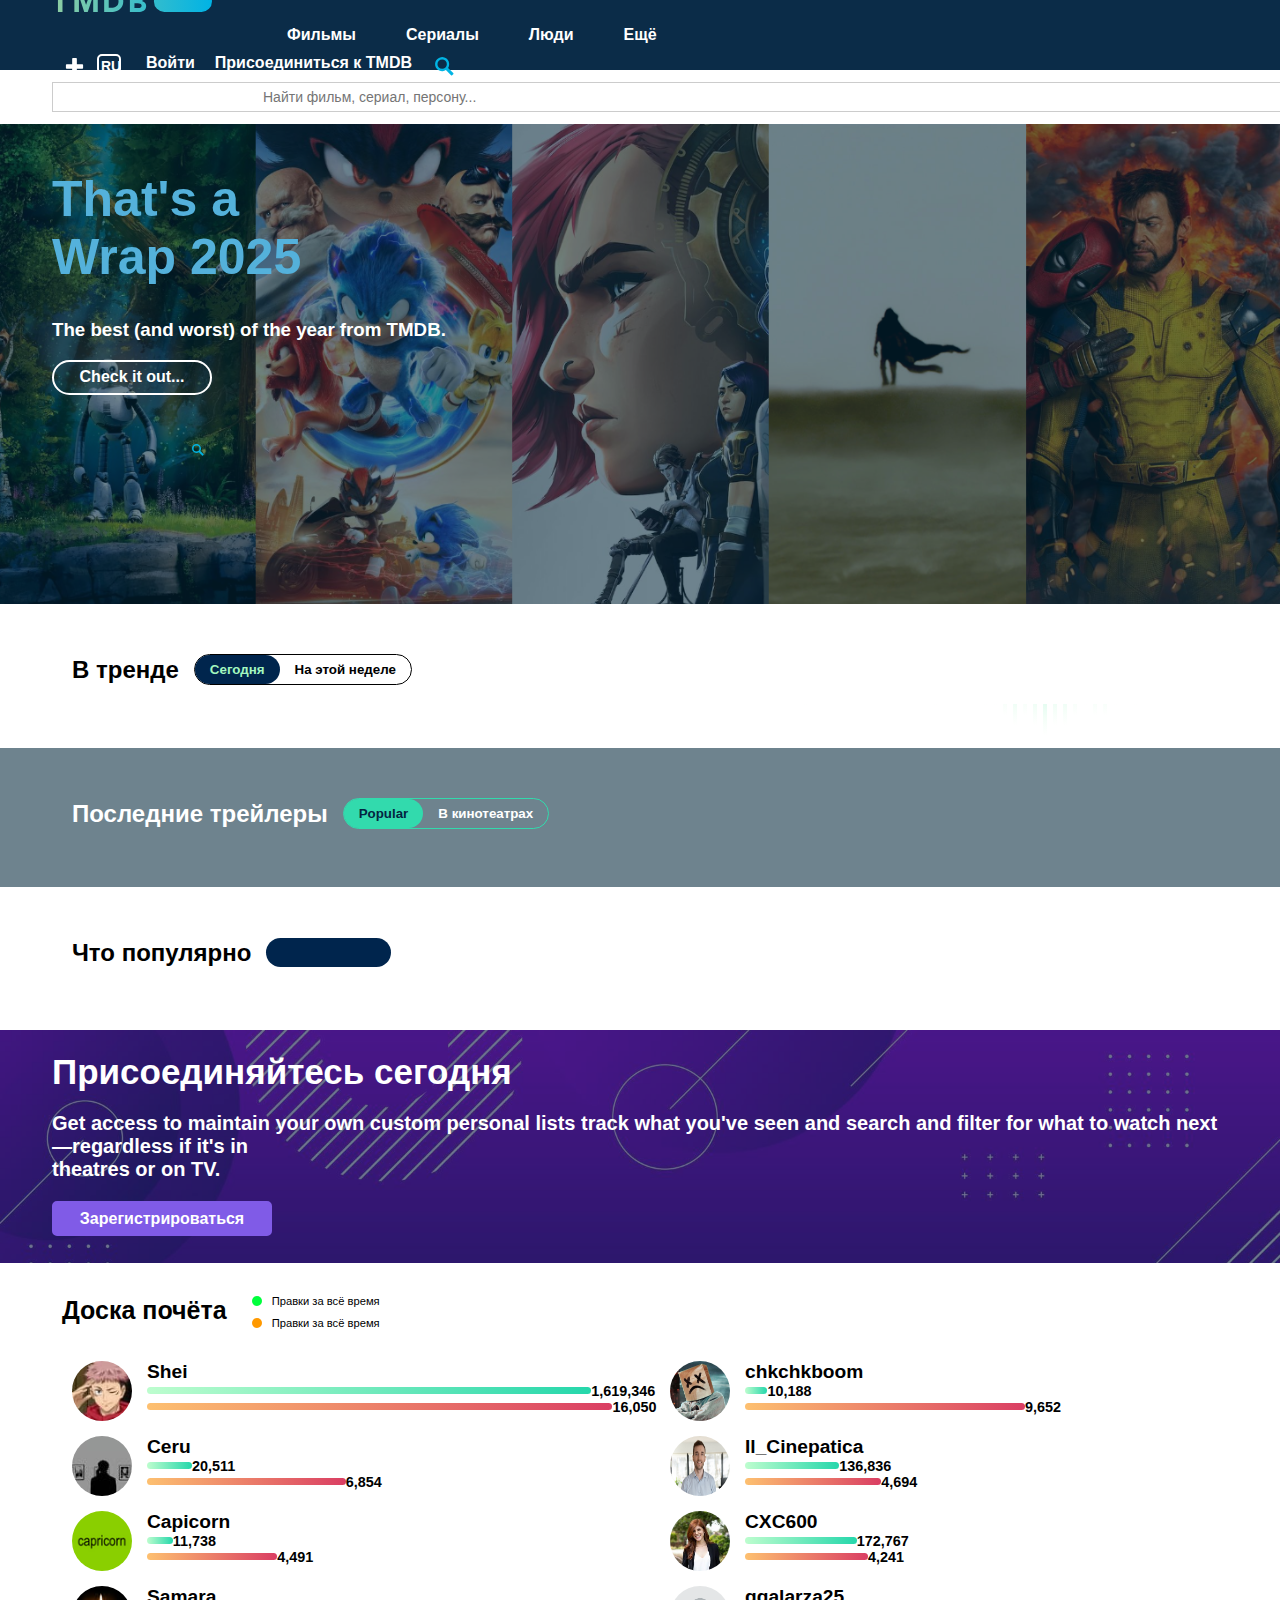
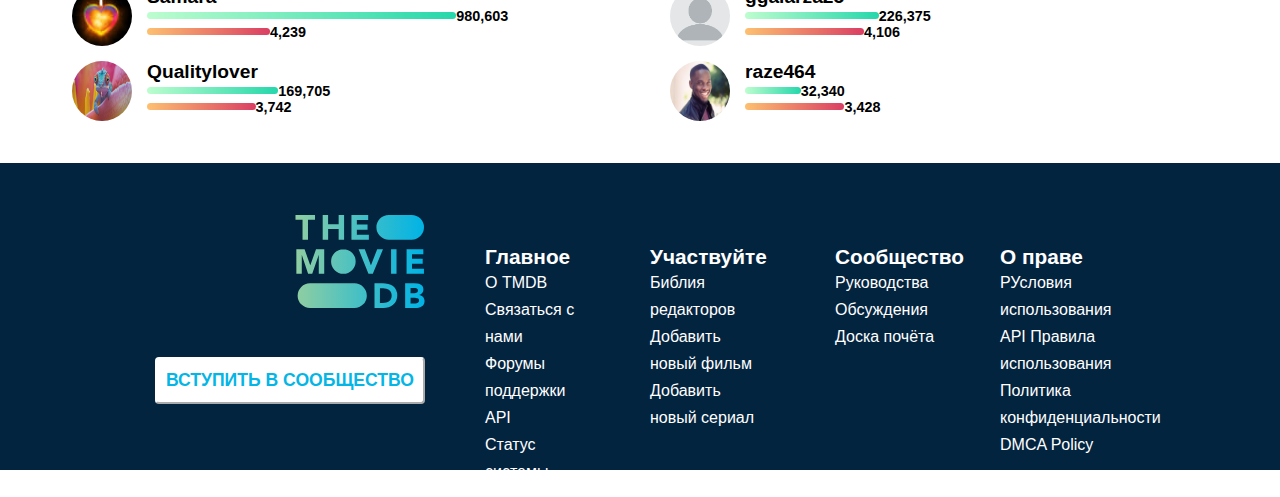
==== index.html @ 5394ba9e "Merge branch 'main' of github.com:Umaraliyevna/movie" ====
<!DOCTYPE html>
<html lang="en">
  <head>
    <meta charset="UTF-8" />
    <meta name="viewport" content="width=device-width, initial-scale=1.0" />
    <title>Document</title>
    <link rel="stylesheet" href="css/main.css" />
    <link rel="stylesheet" href="css/style.css" />
    <link
      href="https://unpkg.com/boxicons@2.1.4/css/boxicons.min.css"
      rel="stylesheet"
    />
  </head>
  <body>
    <header class="header">
      <div class="container">
        <div class="BigHeader">
          <div class="logo">
            <img src="images/header-images/TMDB logo.svg" alt="TMDB Logo" />
          </div>
          <nav class="nav-menu">
            <ul>
              <li>
                <a href="#" class="smoothScroll">Фильмы</a>
                <div class="dropDown">
                  <ul>
                    <li><a href="#">Популярные</a></li>
                    <li><a href="#">Смотрят сейчас</a></li>
                    <li><a href="#">Ожидаемые</a></li>
                    <li><a href="#">Лучшие</a></li>
                  </ul>
                </div>
              </li>
              <li>
                <a href="#" class="smoothScroll">Сериалы</a>
                <div class="dropDown1">
                  <ul>
                    <li><a href="#">Популярные</a></li>
                    <li><a href="#">Смотрят сейчас</a></li>
                    <li><a href="#">Ожидаемые</a></li>
                    <li><a href="#">Лучшие</a></li>
                  </ul>
                </div>
              </li>
              <li>
                <a href="#" class="smoothScroll">Люди</a>
                <div class="dropDown2">
                  <ul>
                    <li><a href="#">Популярные Люди</a></li>
                  </ul>
                </div>
              </li>
              <li>
                <a href="#" class="smoothScroll">Ещё</a>
                <div class="dropDown3">
                  <ul>
                    <li><a href="#">Обсуждения</a></li>
                    <li><a href="#">Доска почёта</a></li>
                    <li><a href="#">Поддержка</a></li>
                    <li><a href="#">API</a></li>
                  </ul>
                </div>
              </li>
            </ul>
          </nav>
          <div class="header-right">
            <img src="images/header-images/plusLogo.svg" alt="Plus" />
            <div class="switch-lang">RU</div>
            <ul>
              <li><a href="#">Войти</a></li>
              <li><a href="#">Присоединиться к TMDB</a></li>
            </ul>
  
            <img src="images/header-images/searchIcon.svg" alt="Search" />
          </div>
        </div>
      </div>

    </header>
    <div class="search-box container">
      <img src="images/header-images/searchIcon.svg" class="search-icon" />
      <input type="text" placeholder="Найти фильм, сериал, персону..." />
    </div>

    <div class="homeMenu">
      <div class="shadow">
        <div class="container">
          <div class="writers">
            <h1>That's a <br />Wrap 2025</h1>
            <h3>The best (and worst) of the year from TMDB.</h3>
            <button>Check it out...</button>
          </div>
        </div>
      </div>
    </div>
    <div class="movies-carusel" id="movies-carusel">
      <div class="container">
        <div class="">
          <div class="trend">
            <h2 class="title">В тренде</h2>
            <div class="button-group">
              <button
                class="btn-movie active"
                onclick="changeBtn(this,'btn-movie')"
              >
                Сегодня
              </button>
              <button class="btn-movie" onclick="changeBtn(this,'btn-movie')">
                На этой неделе
              </button>
            </div>
          </div>
          <div id="movie-list" class="movie-list flex"></div>
        </div>
      </div>
    </div>
    <div class="videos-carusel">
      <div class="shadow">
        <div class="container">
          <div class="trend">
            <h2 class="title video-title">Последние трейлеры</h2>
            <div class="button-group vidoe">
              <button
                class="btn-video active"
                onclick="changeBtn(this,'btn-video')"
              >
                Popular
              </button>
              <button class="btn-video" onclick="changeBtn(this,'btn-video')">
                В кинотеатрах
              </button>
            </div>
          </div>
          <div id="video-list" class="video-list"></div>
          <div class="video_modal" id="video_modal"></div>
        </div>
      </div>
    </div>
    <div class="movies-carusel-2">
      <div class="container">
        <div class="">
          <div class="trend flex">
            <h2 class="title">Что популярно</h2>
            <div class="video-btn">
              <button
                id="text-none"
                class="btn-movie active"
                onclick="changeBtn(this,'btn-movie')"
              >
                В кинотеатрах
              </button>
            </div>
          </div>
          <div id="movie-list-2" class="movie-list flex"></div>
        </div>
      </div>
    </div>
    <div class="banner">     
      <div class="shadow">
        <div class="container">
          <div class="bannerWriters">
            <h2>Присоединяйтесь сегодня</h2>
            <p>
              Get access to maintain your own custom personal lists track what
              you've seen and search and filter for what to watch next —regardless
              if it's in<br />
              theatres or on TV.
            </p>
            <button>Зарегистрироваться</button>
          </div>
        </div>
      </div>
    </div>
    <div class="listOfPeople">
      <div class="container">
        <div class="listWriters flex">
          <h2>Доска почёта</h2>  
          <div class="sticks">
            <div class="BlueStick flex">
              <div class="divBlue"></div>
              <p>Правки за всё время</p>
            </div>
            <div class="RedStick flex">
              <div class="divRed"></div>
              <p>Правки за всё время</p>
            </div>
          </div>
        </div>
        <div class="peopleList">
          <div class="Peoples">
            <div class="person">
              <img src="images/peopleList/Shei.jpg" alt="Shei" />         
              <div class="person-rate">
                <h2 class="person_name">Shei</h2>
                <div class="greenOne">
                  <div class="person_Green" style="--value: 201934;"></div>
                  <p>1,619,346</p>
                </div>
                <div class="redOne">
                  <div class="person_Red" style="--value: 16050;"></div>
                  <p>16,050</p>
                </div>
                </div>
            </div>
            <div class="person flex">
              <img src="images/peopleList/Ceru.jpg" alt="Ceru" />         
              <div class="person-rate">
                <h2 class="person_name">Ceru</h2>
                <div class="greenOne flex">
                  <div class="person_Green" style="--value: 20511;"></div>
                  <p>20,511</p>
                </div>
                <div class="redOne flex">
                  <div class="person_Red" style="--value: 6854;"></div>
                  <p>6,854</p>
                </div>
                </div>
            </div>
            <div class="person flex">
              <img src="images/peopleList/Capicorn.png" alt="Capicorn" />         
              <div class="person-rate">
                <h2 class="person_name">Capicorn</h2>
                <div class="greenOne flex">
                  <div class="person_Green" style="--value: 11738;"></div>
                  <p>11,738</p>
                </div>
                <div class="redOne flex">
                  <div class="person_Red" style="--value: 4491;"></div>
                  <p>4,491</p>
                </div>
                </div>
            </div>
            <div class="person flex">
              <img src="images/peopleList/Samara.jpg" alt="Samara" />         
              <div class="person-rate">
                <h2 class="person_name">Samara</h2>
                <div class="greenOne flex">
                  <div class="person_Green" style="--value: 140603;"></div>
                  <p>980,603</p>
                </div>
                <div class="redOne flex">
                  <div class="person_Red" style="--value: 4239;"></div>
                  <p>4,239</p>
                </div>
                </div>
            </div>
            <div class="person flex">
              <img src="images/peopleList/Qualitylover.jpg" alt="Qualitylover" />         
              <div class="person-rate">
                <h2 class="person_name">Qualitylover</h2>
                <div class="greenOne flex">
                  <div class="person_Green" style="--value: 59705;"></div>
                  <p>169,705</p>
                </div>
                <div class="redOne flex">
                  <div class="person_Red" style="--value: 3742;"></div>
                  <p>3,742</p>
                </div>
                </div>
            </div>
          </div>
          <div class="Peoples left">
            <div class="person flex">
              <img src="images/peopleList/chkchkboom.jpg" alt="chkchkboom" />         
              <div class="person-rate">
                <h2 class="person_name">chkchkboom</h2>
                <div class="greenOne flex">
                  <div class="person_Green" style="--value: 10188;"></div>
                  <p>10,188</p>
                </div>
                <div class="redOne flex">
                  <div class="person_Red" style="--value: 9652;"></div>
                  <p>9,652</p>
                </div>
                </div>
            </div>
            <div class="person flex">
              <img src="images/peopleList/Il_Cinepatica.jpg" alt="Il_Cinepatica" />         
              <div class="person-rate">
                <h2 class="person_name">Il_Cinepatica</h2>
                <div class="greenOne flex">
                  <div class="person_Green" style="--value: 42836;"></div>
                  <p>136,836</p>
                </div>
                <div class="redOne flex">
                  <div class="person_Red" style="--value: 4694;"></div>
                  <p>4,694</p>
                </div>
                </div>
            </div>
            <div class="person flex">
              <img src="images/peopleList/CXC600.jpg" alt="CXC600" />         
              <div class="person-rate">
                <h2 class="person_name">CXC600</h2>
                <div class="greenOne flex">
                  <div class="person_Green" style="--value: 50836;"></div>
                  <p>172,767</p>
                </div> 
                <div class="redOne flex">
                  <div class="person_Red" style="--value: 4241;"></div>
                  <p>4,241</p>
                </div>
                </div>
            </div>
            <div class="person flex">
              <img src="images/peopleList/ggalarza25.png" alt="ggalarza25" />         
              <div class="person-rate">
                <h2 class="person_name">ggalarza25</h2>
                <div class="greenOne flex">
                  <div class="person_Green" style="--value: 60836;"></div>
                  <p>226,375</p>
                </div>
                <div class="redOne flex">
                  <div class="person_Red" style="--value: 4106;"></div>
                  <p>4,106</p>
                </div>
                </div>
            </div>
            <div class="person flex">
              <img src="images/peopleList/raze464.jpg" alt="raze464" />         
              <div class="person-rate">
                <h2 class="person_name">raze464</h2>
                <div class="greenOne flex">
                  <div class="person_Green" style="--value: 25340;"></div>
                  <p>32,340</p>
                </div>
                <div class="redOne flex">
                  <div class="person_Red" style="--value: 3428;"></div>
                  <p>3,428</p>
                </div>
                </div>
            </div>
        </div>
      </div>
    </div>

    <footer id="footer" class="footer">
      <div class="container">
        <div class="footer-info">
          <div class="footer-brand">
            <img id="brand" src="images/brend.svg" alt="" />
            <button class="footer-btn">Вступить в сообщество</button>
          </div>
          <div class="footer-contact">
            <div class="informations">
              <div class="sections">
                <h2>Главное</h2>
                <a href="">О TMDB</a>
                <a href="">Связаться с нами</a>
                <a href="">Форумы поддержки</a>
                <a href="">API</a>
                <a href="">Статус системы</a>
              </div>
              <div class="sections">
                <h2>Участвуйте</h2>
                <a href="">Библия редакторов</a>
                <a href="">Добавить новый фильм</a>
                <a href="">Добавить новый сериал</a>
              </div>
            </div>
            <div class="informations">
              <div class="sections">
                <h2>Сообщество</h2>
                <a href="">Руководства</a>
                <a href="">Обсуждения</a>
                <a href="">Доска почёта</a>
              </div>
              <div class="sections">
                <h2>О праве</h2>
                <a href="">РУсловия использования</a>
                <a href="">API Правила использования</a>
                <a href="">Политика конфиденциальности</a>
                <a href="">DMCA Policy</a>
              </div>
            </div>
          </div>
        </div>
      </div>
    </footer>

    <script src="js/script.js"></script>
  </body>
</html>
---- css/main.css ----
* {
  box-sizing: border-box;
}

body {
  margin: 0;
  padding: 0;
  cursor: pointer;
  font-family: 'Source Sans Pro', Arial, sans-serif;
}

body::-webkit-scrollbar{
  width: 8px; 
}

body::-webkit-scrollbar-thumb{
  background-color: #44444454;
  border-radius: 4px; 
}

.container {
  max-width: 1300px;
  margin: 0 auto;
  width: 100%;
  padding: 12px;
}

.flex {
  display: flex;
}

.shadow {
  width: 100%;
  height: 100%;
  background-color: #02263a92;
}

.circular-progress {
  position: absolute;
  margin-top: -25px;
  width: 40px;
  height: 40px;
  display: flex;
  align-items: center;
  justify-content: center;
  background: #0b1e2d;
  border-radius: 50%;
  box-shadow: 0 0 10px rgba(0, 0, 0, 0.5);
}

.percentage {
  color: #fff;
  font-size: 22px;
  font-weight: bold;
}

.white {
  color: white;
}

/* header */

.header {
  display: flex;
  justify-content: space-evenly;
  align-items: center;
  width: 100%;
  height: 70px;
  background-color: #0b2c48;
  padding: 0 20px;
}

.logo img {
  width: 160px;
  height: auto;
}

.nav-menu ul {
  list-style: none;
  display: flex;
  padding: 0;
  margin: 0;
}

.nav-menu ul li {
  margin: 0 15px;
  position: relative;
  left: 20px;
}

.nav-menu ul li a {
  text-decoration: none;
  color: white;
  font-weight: bold;
  font-size: 16px;
  padding: 10px;
  display: block;
}

.dropDown {
  display: none;
  position: absolute;
  top: 100%;
  left: 0;
  background-color: white;
  border-radius: 5px;
  box-shadow: 0px 4px 8px rgba(0, 0, 0, 0.2);
  padding: 10px;
  min-width: 180px;
  opacity: 0;
  transform: translateY(10px);
  transition: opacity 0.3s ease, transform 0.3s ease;
}

.dropDown ul {
  list-style: none;
  padding: 0;
  margin: 0;
}

.dropDown ul li {
  margin: 5px 0;
}

.dropDown ul li a {
  color: black;
  font-size: 14px;
  display: block;
  padding: 5px 10px;
}

.dropDown ul li a:hover {
  background-color: #f0f0f0;
  border-radius: 3px;
}

.nav-menu ul li:hover .dropDown {
  display: block;
  opacity: 1;
  transform: translateY(0);
}

.header-right {
  display: flex;
}

.header-right img {
  width: 25px;
  margin: 0 10px;
}

.switch-lang {
  border: 2px solid white;
  padding: 5px 10px;
  color: white;
  font-size: 14px;
  font-weight: bold;
  border-radius: 5px;
  cursor: pointer;
}

.switch-lang:hover {
  background-color: white;
  color: black;
  transition: all 0.3s;
}

/* Sidebar */
.sidebar {
  display: none;
  background-color: #03243f;
  position: fixed;
  top: 0;
  right: 0;
  height: 100vh;
  width: 250px;
  flex-direction: column;
  align-items: flex-start;
  color: #fff;
  display: none;
  z-index: 999;
  font-size: 20px;
}
#sidebar {
  display: none;
}

#MenuIcom {
  z-index: -1;
}
#CloseIcon {
  margin: 10px;
  width: 50px;
  height: 50px;
  margin-left: 180px;
}
.nav-menu .sidebar a {
  color: white;
  margin: 20px;
  text-align: center;
}
#MenuIcom {
  display: none;
}
@media only screen and (max-width: 800px) {
  .nav-menu ul li {
    display: none;
  }
  #MenuIcom {
    width: 40px;
    height: 40px;
    display: block;
    z-index: 1;
  }
  .switch-lang {
    margin-top: 10px;
  }
  .nav-menu .sidebar li {
    display: flex;
    position: relative;
    left: -20px;
  }
}
/* Footer */
.footer {
  width: 100%;
  height: 307px;
  background-color: #03243f;
  margin-top: 30px;
  padding-bottom: 20px;
}

.footer-info{
  display: flex;
  text-align: center;
  justify-content: center;
}

#brand {
  width: 130px;
  height: 93px;
}
.footer-brand {
  text-align: end;
  padding-top: 40px;
}

.footer-btn {
  display: block;
  width: 270px;
  height: 47px;
  font-size: 1.1rem;
  font-weight: bold;
  text-transform: uppercase;
  background-color: #ffff;
  border-color: #ffff;
  border-radius: 0.25rem;
  color: #05b5e5;
  margin-top: 45px;
}
.sections {
  margin-top: 70px;
  margin-left: 20px;
  padding: 0 10px;
}

.footer-contact{
  display: flex;
}

.footer-contact div{
  margin-left: 20px;
}

.informations{
  display: flex;
}

.informations div {
  width: 145px;
  padding-left: 20px;
}

.sections h2 {
  margin: 0;
  color: white;
  font-size: 1.3rem;
  font-weight: 700;
  text-align: left;
}

.sections a {
  display: block;
  color: white;
  text-decoration: none;
  font-size: 1rem;
  line-height: 27px;
  font-weight: 400;
  text-align: left;
}
header{
  display: none;
}


@media only screen and (min-width: 1200px) and (max-width:1400px) {
  .container {
    max-width: 1200px;
  }
  
  .circular-progress{    
    margin-top: -30px;
  }
}

@media only screen and (min-width:992px) and (max-width:1200px) {
  .container {
    max-width: 992px;
    width: 95%;
  }
  .footer-contact{
    display: flex;
    width: 90%;
    height: 100%;
  }
  .footer-contact div{
    margin-left: 10px;
  }
  .sections{
    margin-left: 10px;
  }
  .footer-btn{
    width: 220px;
  }
}

@media only screen and (min-width:768px) and (max-width:992px) {
  .container {
    max-width: 768px;
    width: 90%;
    padding: 10px;
  }
  .footer-brand{
    display: none;
  }
  .footer-contact{
    display: flex;
    width: 100%;
  }

  .footer-contact div{
    width: 100%;
  }
  .informations{
    display: block;
  }
  .informations div{
    width: 100%;
    margin-top: 15px;    
    text-align: left;
  }
  .sections h2{
    font-size: 2rem;
    line-height: 37px;
    text-align: left;
  }
  .sections a{
    font-size: 1.9rem;
    line-height: 37px;
    text-align: left;
  }
}

@media only screen and (min-width:576px) and (max-width:768px) {
  .container {
    max-width: 576px;
    width: 85%;
    padding: 8px;
  }
  
  .footer-brand{
    display: none;
  }
  .footer-contact{
    display: flex;
    width: 100%;
  }

  .footer-contact div{
    width: 100%;
  }
  .informations{
    display: block;
    width: 50%;
  }
  .informations div{
    width: 100%;
    margin-top: 35px;    
    text-align: left;
  }
  .sections{
    width: 100%;
  }
  .sections h2{
    font-size: 1.8rem;
    line-height: 35px;
    text-align: left;
  }
  .sections a{
    font-size: 1.7rem;
    line-height: 35px;
    text-align: left;
  }  
}

@media only screen and (max-width:576px) {
  .container {
    max-width: 568px;
    width: 75%;
    padding: 6px;
  }
  .footer-info{
    width: 100%;
    margin: 0 auto;
    text-align: left;
    justify-content: left;
  }
  .footer-brand{
    display: none;
  }
  .footer-contact{
    display: block;
    text-align: center;
    width: 70%;
  }
  .informations{
    display: block;
  }
  .informations div{
    width: 100%;
    margin-top: 20px;
  }

  .sections{
    margin-top: 10px;
  }
  .sections h2{
    font-size: 1.8rem;
    width: 100%;
  }
  .sections a{
    font-size: 1.5rem;
    width: 100%;
  }
}
---- css/style.css ----
body {
  margin: 0;
  padding: 0;
  font-family: Arial, sans-serif;
}

header {
  width: 100%;
  height: 70px;

  display: flex;
  justify-content: space-between;
  align-items: center;
  background-color: #0b2c48;
  padding: 0 20px;
}

.logo img {
  width: 160px;
  height: auto;
}
.nav-menu {
  text-align: center;
  margin-left: 180px;
}
.nav-menu ul {
  list-style: none;
  display: flex;
  padding: 0 10px;
  margin: 0px;
}

.nav-menu ul li {
  margin: 0 15px;
}

.nav-menu ul li a {
  text-decoration: none;
  color: white;
  font-weight: bold;
  font-size: 16px;
}

.header-right img {
  width: 25px;
  margin: 0 10px;
}

.switch-lang {
  text-align: center;
  border: 2px solid white;
  width: 24px;
  height: 20px;
  padding: 2px;
  color: white;
  font-size: 14px;
  font-weight: bold;
  margin-right: 15px;
  border-radius: 5px;
  text-align: center;
}
.switch-lang:hover {
  background-color: white;
  color: black;
  transition: all 0.3s;
}

.header-right ul {
  list-style: none;
  display: flex;
  margin: 0;
  padding: 0;
}

.header-right ul li {
  margin: 0 10px;
}

.header-right ul li a {
  text-decoration: none;
  color: white;
  font-weight: bold;
}

.dropDown {
  display: none;
  position: absolute;
  width: 150px;
  height: 200px;
  background-color: white;
  border-radius: 10px;
  box-shadow: 0px 4px 8px rgba(0, 0, 0, 0.2);
  z-index: 1000;
}

.nav-menu ul li:hover .dropDown {
  display: block;
  opacity: 1;
  visibility: visible;
}
.dropDown ul {
  display: flex;
  flex-direction: column;
  gap: 1px;
  margin: 0px;
  padding: 0;
}

.dropDown ul li {
  margin: 0;
  padding: 3px;
  margin-bottom: 8px;
}

.dropDown ul li a {
  font-size: 13px;
  padding: 10px;
  color: black;
  display: block;
}
.dropDown1 {
  display: none;
  position: absolute;
  width: 150px;
  height: 200px;
  background-color: white;
  border-radius: 10px;
  box-shadow: 0px 4px 8px rgba(0, 0, 0, 0.2);
  z-index: 1000;
}

.nav-menu ul li:hover .dropDown1 {
  display: block;
  opacity: 1;
  visibility: visible;
}
.dropDown1 ul {
  display: flex;
  flex-direction: column;
  gap: 1px;
  margin: 0px;
  padding: 0;
}

.dropDown1 ul li {
  margin: 0;
  padding: 3px;
  margin-bottom: 8px;
}

.dropDown1 ul li a {
  font-size: 13px;
  padding: 10px;
  color: black;
  display: block;
}
.dropDown2 {
  display: none;
  position: absolute;
  width: 150px;
  height: 45px;
  background-color: white;
  border-radius: 10px;
  box-shadow: 0px 4px 8px rgba(0, 0, 0, 0.2);
  z-index: 1000;
}

.nav-menu ul li:hover .dropDown2 {
  display: block;
  opacity: 1;
  visibility: visible;
}
.dropDown2 ul {
  display: flex;
  flex-direction: column;
  gap: 1px;
  margin: 0px;
  padding: 0;
}

.dropDown2 ul li {
  margin: 0;
  padding: 3px;
  margin-bottom: 8px;
}

.dropDown2 ul li a {
  font-size: 13px;
  padding: 10px;
  color: black;
  display: block;
}
.dropDown3 {
  display: none;
  position: absolute;
  width: 150px;
  height: 200px;
  background-color: white;
  border-radius: 10px;
  box-shadow: 0px 4px 8px rgba(0, 0, 0, 0.2);
  z-index: 1000;
}

.nav-menu ul li:hover .dropDown3 {
  display: block;
  opacity: 1;
  visibility: visible;
}
.dropDown3 ul {
  display: flex;
  flex-direction: column;
  gap: 1px;
  margin: 0px;
  padding: 0;
}

.dropDown3 ul li {
  margin: 0;
  padding: 3px;
  margin-bottom: 8px;
}

.dropDown3 ul li a {
  font-size: 13px;
  padding: 10px;
  color: black;
  display: block;
}
.search-box {
  z-index: 10;
}

.search-icon {
  position: absolute;
  left: 190px;
  top: 50%;
  transform: translateY(-50%);
  width: 16px;
  height: 16px;
}

.search-box input {
  width: 1312px;
  height: 30px;
  padding: 8px 12px 8px 210px;
  border: 1px solid #ccc;
  font-size: 14px;
  outline: none;
}

.homeMenu {
  background: url(/images/bgImg.png);
  background-repeat: no-repeat;
  background-size: cover;
  width: 100%;
  height: 480px;
}

.homeMenu h1 {
  font-weight: bold;
  font-size: 50px;
  color: #54b1db;
}
.homeMenu h3 {
  font-weight: bold;
  color: #fff;
}
.homeMenu button {
  color: #fff;
  width: 160px;
  font-weight: bold;
  font-size: 16px;
  height: 35px;
  border-radius: 20px;
  border: 2px solid #fff;
  background-color: transparent;
}

/* movies-carusel */
.movies-carusel {
  width: 100%;
}

.trend {
  display: flex;
  align-items: center;
  gap: 15px;
  padding-top: 20px;
}

.title {
  margin-left: 20px;
}
.button-group {
  display: flex;
  border-radius: 20px;
  background-color: #e0e0e000;
  border: 1px solid black;
}

.btn-movie {
  border: none;
  background-color: #00000000;
  padding: 7px 15px;
  cursor: pointer;
  border-radius: 20px;
  transition: backgr 0.7s ease;
  font-weight: bold;
}

.btn-movie.active {
  background-color: #00254d;
  color: #a3f7bf;
}

.movie-list {
  display: flex;
  gap: 16px;
  padding: 16px;
  overflow-x: auto;
  scroll-behavior: smooth;
  background: url(/images/trending-bg-39afc2a5f77e31d469b25c187814c0a2efef225494c038098d62317d923f8415.svg)
    no-repeat center bottom;
  
  
}

.movie-list::-webkit-scrollbar {
  height: 8px;
}

.movie-list::-webkit-scrollbar-thumb {
  background-color: #44444454;
  border-radius: 4px;
}

.card {
  position: relative;
  flex: 0 0 auto;
  width: 150px;
}

.card-icon {
  position: absolute;
  width: 23px;
  height: 23px;
  margin: 10px 0 0 115px;
}

#card-img {
  width: 100%;
  height: 225px;
  border-radius: 15px;
}

.subtitle {
  font-weight: 700;
  color: #000;
  text-align: left;
  margin: 25px 0 0 0;
}

.date {
  display: block;
  font-size: 1em;
  color: rgba(0, 0, 0, 0.6);
  text-align: left;
}

/*video-carusel */
.videos-carusel {
  width: 100%;
  background: url(/images/video-carusel/video1.jpg) no-repeat;
  background-size: cover;
}

.video-title {
  color: white;
}
.vidoe {
  border: 1px solid #32daad;
}

.btn-video {
  border: none;
  background-color: #00000000;
  padding: 7px 15px;
  cursor: pointer;
  border-radius: 20px;
  transition: backgr 0.7s ease;
  font-weight: bold;
  color: white;
}
.btn-video.active {
  background-color: #32daad;
  color: #032541;
}

.video-list {
  display: flex;
  gap: 16px;
  padding: 12px 16px 15px 16px;
  overflow-x: auto;
  scroll-behavior: smooth;
  height: 100%;
}

.video-list::-webkit-scrollbar {
  height: 8px;
}

.video-list::-webkit-scrollbar-thumb {
  background-color: #e7e6e6a1;
  border-radius: 4px;
}

.card-video {
  position: relative;
  flex: 0 0 auto;
  width: 270px;
  height: 100%;
}

.video-icon {
  position: absolute;
  width: 23px;
  height: 23px;
  margin: 10px 0 0 210px;
}

#video-img {
  position: relative;
  width: 100%;
  height: 169px;
  transform: scale(1);
  border-radius: 15px;
  transition: 0.2s;
}

#player {
  position: absolute;
  margin-top: -120px;
  margin-left: 100px;
  width: 23px;
  height: 23px;
}

#player i {
  font-size: 4.5rem;
  color: #ffffff;
}
.subtitle.center {
  text-align: center;
  color: white;
  font-size: 1.3rem;
  margin-top: 5px;
}

.date.center {
  text-align: center;
  color: white;
  font-size: 1rem;
}

.shadow {
  width: 100%;
  height: 100%;
  background-color: #02263a92;
}

/* movies-carusel-2 */
#movie-list-2 {
  background: none;
}

/* edit-section*/
.edit-section {
  margin-top: 20px;
}
.level {
  margin-left: 20px;
}

/* banner */
.banner {
  width: 100%;
  background: url(/images/BannerBgImg.jpg) no-repeat;
  background-size: cover;
}

.bannerWriters h2 {
  font-weight: bold;
  font-size: 35px;
  color: #fff;
  margin: 0;
  padding-top: 10px;
}
.bannerWriters p {
  color: #fff;
  font-weight: bold;
  font-size: 20px;
}
.bannerWriters button {
  color: #fff;
  font-weight: bold;
  font-size: 16px;
  background-color: rgb(128, 91, 231);
  border: 2px solid rgb(128, 91, 231);
  border-radius: 5px;
  width: 220px;
  height: 35px;
  cursor: pointer;
  margin-bottom: 15px;
}

/* list people */
.listOfPeople {
  width: 100%;
}

.sign {
  width: 150px;
  height: 30px;
  align-items: center;
}

.sign p {
  font-size: 0.9rem;
}
.green {
  margin-right: 5px;
  width: 9px;
  height: 9px;
  border-radius: 50%;
  background-image: linear-gradient(90deg, #bdfdce, #22d6aa);
}

.red {
  margin-right: 5px;
  width: 9px;
  height: 9px;
  border-radius: 50%;
  background-image: linear-gradient(90deg, #fcbe6f, #da3d63);
}
.peopleList{
  display: flex;
}
.Peoples {
  width: 50%;
  padding-left: 20px;
}

.left {
  margin-left: 10px;
}
.Peoples img {
  border-radius: 50%;
}

.listWriters {
  margin-left: 10px;
}

.listWriters h2 {
  font-size: 25px;
}

.BlueStick {
  align-items: center;
}

.sticks {
  margin: 15px 0 0 25px;
}

.BlueStick .divBlue {
  width: 10px;
  height: 10px;
  background-color: rgb(0, 255, 60);
  border-radius: 50%;
  margin-right: 5px;
}

.sticks p {
  margin: 5px;
  font-size: 0.7rem;
}

.RedStick {
  align-items: center;
}

.RedStick .divRed {
  width: 10px;
  height: 10px;
  background-color: rgb(255, 153, 0);
  border-radius: 50%;
  margin-right: 5px;
}

.person{
  display: flex;
  margin-top: 15px;
}

.person img {
  width: 60px;
  height: 60px;
}

.person-rate {
  margin-left: 15px;
}

.person_name {
  font-weight: 600;
  font-size: 1.2em;
  margin: 0;
}
.peopleList{
  display: flex;
}

.greenOne{
  display: flex;
  align-items: center;
}

.greenOne p {
  margin: 0;
  font-size: 0.9em;
  font-weight: bold;
}

.redOne{
  display: flex;
  align-items: center;
}

.redOne p {
  margin: 0;
  font-size: 0.9em;
  font-weight: bold;
}

.person_Green {
  width: calc(var(--value) * 0.0024px);
  height: 7px;
  border-radius: 20px;
  background-image: linear-gradient(to right, #bdfdce, #25d7ab);
  margin: 0;
}

.person_Red {
  width: calc(var(--value) * 0.032px);
  height: 7px;
  border-radius: 20px;
  background-image: linear-gradient(to right, #fdc070, #da3e63);
}


@media only screen and (min-width: 1200px) and (max-width:1400px) {
  .movies-carusel,
  .movies-carusel-2,
  .videos-carusel{
    margin: 0 auto;
  }
  #card-img{
    width: 95%;
  }
  .person_Green{
    width: calc(var(--value) * 0.0022px);
  }  
  .person_Red{
    width: calc(var(--value) * 0.029px);
  }
}

@media only screen and (min-width:992px) and (max-width:1200px) {
  .movies-carusel,
  .movies-carusel-2,
  .videos-carusel{
    margin: 0 auto;
  }
  #card-img{
    width: 90%;    
    height: 210px;
  }
  .person_Green{
    width: calc(var(--value) * 0.0015px);
  }  
  .person_Red{
    width: calc(var(--value) * 0.02px);
  }
  .card-icon{
    margin: 10px 0 0 100px;
  }
}

@media only screen and (min-width:768px) and (max-width:992px) {
  .movies-carusel,
  .movies-carusel-2,
  .videos-carusel{
    margin: 0 auto;
  }
  #card-img{
    width: 85%;
    height: 195px;
  }
  .peopleList{
    display: block;
  }
  .person_Green{
    width: calc(var(--value) * 0.0025px);
  }  
  .person_Red{
    width: calc(var(--value) * 0.034px);
  }
  .card-icon{
    margin: 10px 0 0 90px;
  }
  .sections a{
    font-size: 1.5rem;
  }

}

@media only screen and (min-width:576px) and (max-width:768px) {
  .movies-carusel,
  .movies-carusel-2,
  .videos-carusel{
    margin: 0 auto;
  }  
  .movie-list,
  .video-list{
    display: block;
    overflow-y: auto;
    height: 300px;
    overflow: hidden;
  }
  .card,
  .card-video {
    width: 100%;
    margin: 0 auto;
  }  
  #card-img,
  #video-img{
    text-align: center;
    width: 90%;
    height: 200px;
  }
  .peopleList{
    display: block;
  }
  .person_Green{
    width: calc(var(--value) * 0.0017px);
  }  
  .person_Red{
    width: calc(var(--value) * 0.023px);
  }
  .banner{
    text-align: center;
    justify-content: center;
  }
  .banner button{    
    padding-bottom: 30px;
  }
  .card-icon{
    margin: 10px 0 0 420px;
  }
  #player{
    margin-top: -150px;
    margin-left: 125px;
  }
  .btn-video{  
    padding: 7px 5px;
  }
  .trend{
    display: block;
  }
  .trend h2{
    text-align: center;
    margin: 10px auto;
  }
  .button-group {
    margin: 0 auto;
    padding: 0;
    width: 270px;
  }
  .button-group button{
    width: 50%;
    padding: 5px;
  }

  .video-title{
    text-align: center;
    width: 300px;
    margin-top: 0;
    padding: 0;
  }
  .video-btn{
    width: 150px;
    margin: 5px auto;
  }
  .sections a{
    font-size: 1.2rem;
  }
}

@media only screen and (max-width:576px) {
  .movies-carusel,
  .movies-carusel-2,
  .videos-carusel{
    margin: 0 auto;
  }
  .movie-list,
  .video-list{
    display: block;
    overflow-y: auto;
    height: 300px;
    overflow: hidden;
  }
  .card,
  .card-video {
    margin: 0 auto;
  }
  #card-img,
  #video-img{
    width: 100%;
    height: 185px;
  }
  .peopleList{
    display: block;
  }
  .person_Green{
    width: calc(var(--value) * 0.0012px);
  }  
  .person_Red{
    width: calc(var(--value) * 0.018px);
  }
  .banner{
    text-align: center;
    justify-content: center;
  }  
  #player{
    margin-top: -130px;
    margin-left: 100px;
  }
  .btn-movie{    
    padding: 7px 3px;
  }
  .card-icon{
    margin: 10px 0 0 350px;
  }
  .trend{
    display: block;
  }
  .trend h2{
    text-align: center;
    margin: 10px auto;
  }
  .button-group {
    margin: 0 auto;
    padding: 0;
    width: 270px;
  }
  .button-group button{
    width: 50%;
    padding: 5px;
  }

  .video-title{
    text-align: center;
    width: 300px;
    margin-top: 0;
    padding: 0;
  }
  .video-btn{
    width: 150px;
    margin: 5px auto;
  }
  .sections a{
    font-size: 1.2rem;
  }
}
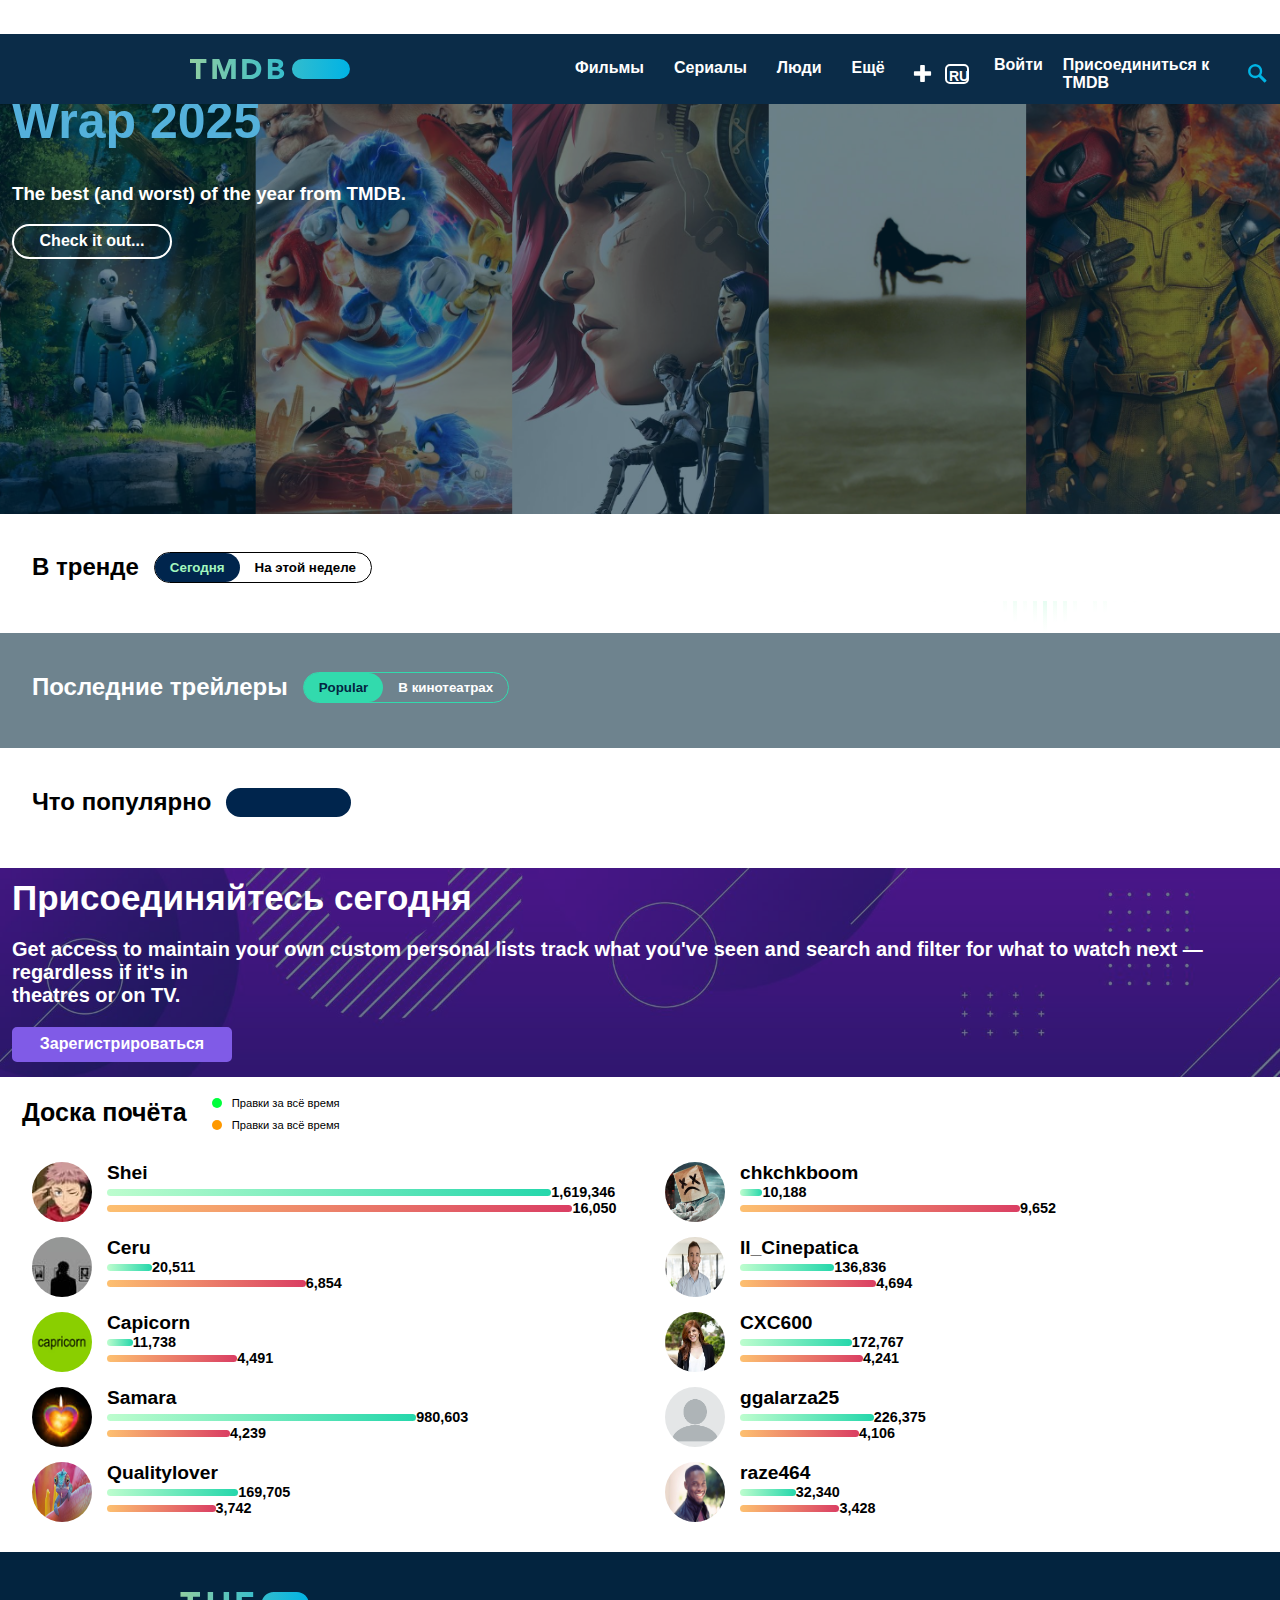
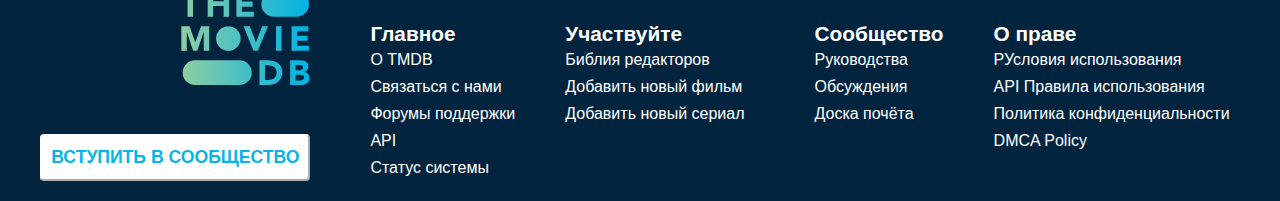
==== commit 44e2a1b3: "add some changes" ====
--- a/index.html
+++ b/index.html
@@ -13,7 +13,7 @@
   </head>
   <body>
     <header class="header">
-      <div class="container">
+      <div class="contzainer">
         <div class="BigHeader">
           <div class="logo">
             <img src="images/header-images/TMDB logo.svg" alt="TMDB Logo" />
@@ -75,14 +75,8 @@
           </div>
         </div>
       </div>
-
     </header>
-    <div class="search-box container">
-      <img src="images/header-images/searchIcon.svg" class="search-icon" />
-      <input type="text" placeholder="Найти фильм, сериал, персону..." />
-    </div>
-
-    <div class="homeMenu">
+    <section class="homeMenu">
       <div class="shadow">
         <div class="container">
           <div class="writers">
@@ -92,8 +86,8 @@
           </div>
         </div>
       </div>
-    </div>
-    <div class="movies-carusel" id="movies-carusel">
+    </section>
+    <section class="movies-carusel" id="movies-carusel">
       <div class="container">
         <div class="">
           <div class="trend">
@@ -113,8 +107,8 @@
           <div id="movie-list" class="movie-list flex"></div>
         </div>
       </div>
-    </div>
-    <div class="videos-carusel">
+    </section>
+    <section class="videos-carusel">
       <div class="shadow">
         <div class="container">
           <div class="trend">
@@ -135,8 +129,8 @@
           <div class="video_modal" id="video_modal"></div>
         </div>
       </div>
-    </div>
-    <div class="movies-carusel-2">
+    </section>
+    <section class="movies-carusel-2">
       <div class="container">
         <div class="">
           <div class="trend flex">
@@ -154,7 +148,7 @@
           <div id="movie-list-2" class="movie-list flex"></div>
         </div>
       </div>
-    </div>
+    </section>
     <div class="banner">     
       <div class="shadow">
         <div class="container">
@@ -171,7 +165,7 @@
         </div>
       </div>
     </div>
-    <div class="listOfPeople">
+    <section class="listOfPeople">
       <div class="container">
         <div class="listWriters flex">
           <h2>Доска почёта</h2>  
@@ -254,9 +248,9 @@
                 </div>
                 <div class="redOne flex">
                   <div class="person_Red" style="--value: 3742;"></div>
-                  <p>3,742</p>
-                </div>
-                </div>
+                  <p>3,742</p>               
+                </div>
+              </div>
             </div>
           </div>
           <div class="Peoples left">
@@ -330,9 +324,12 @@
                 </div>
                 </div>
             </div>
-        </div>
-      </div>
-    </div>
+          </div>
+        </div>
+      </div>
+        
+      </div>
+    </section>
 
     <footer id="footer" class="footer">
       <div class="container">
@@ -380,4 +377,4 @@
 
     <script src="js/script.js"></script>
   </body>
-</html>+</html>
--- a/css/main.css
+++ b/css/main.css
@@ -1,28 +1,29 @@
 * {
   box-sizing: border-box;
+  scroll-behavior: smooth;
 }
 
 body {
   margin: 0;
   padding: 0;
   cursor: pointer;
-  font-family: 'Source Sans Pro', Arial, sans-serif;
-}
-
-body::-webkit-scrollbar{
-  width: 8px; 
-}
-
-body::-webkit-scrollbar-thumb{
+  font-family: "Source Sans Pro", Arial, sans-serif;
+}
+
+body::-webkit-scrollbar {
+  width: 8px;
+}
+
+body::-webkit-scrollbar-thumb {
   background-color: #44444454;
-  border-radius: 4px; 
+  border-radius: 4px;
 }
 
 .container {
   max-width: 1300px;
   margin: 0 auto;
   width: 100%;
-  padding: 12px;
+  padding: 0 12px;
 }
 
 .flex {
@@ -50,7 +51,7 @@
 
 .percentage {
   color: #fff;
-  font-size: 22px;
+  font-size: 14px;
   font-weight: bold;
 }
 
@@ -60,32 +61,39 @@
 
 /* header */
 
-.header {
-  display: flex;
-  justify-content: space-evenly;
+header {
+  margin-top: 0;
+  position: fixed;
+  display: flex;
+  justify-content: space-between;
   align-items: center;
-  width: 100%;
+  width: 97.4%;
   height: 70px;
   background-color: #0b2c48;
-  padding: 0 20px;
-}
-
+  z-index: 10;
+}
 .logo img {
+  position: absolute;
+  left: 190px;
+  top: 25px;
   width: 160px;
   height: auto;
 }
-
+.nav-menu {
+  position: absolute;
+  top: 25px;
+  left: 370px;
+}
 .nav-menu ul {
   list-style: none;
   display: flex;
-  padding: 0;
-  margin: 0;
+  padding: 0 10px;
+  margin: 0px;
 }
 
 .nav-menu ul li {
+  position: relative;
   margin: 0 15px;
-  position: relative;
-  left: 20px;
 }
 
 .nav-menu ul li a {
@@ -93,55 +101,14 @@
   color: white;
   font-weight: bold;
   font-size: 16px;
-  padding: 10px;
-  display: block;
-}
-
-.dropDown {
-  display: none;
-  position: absolute;
-  top: 100%;
-  left: 0;
-  background-color: white;
-  border-radius: 5px;
-  box-shadow: 0px 4px 8px rgba(0, 0, 0, 0.2);
-  padding: 10px;
-  min-width: 180px;
-  opacity: 0;
-  transform: translateY(10px);
-  transition: opacity 0.3s ease, transform 0.3s ease;
-}
-
-.dropDown ul {
-  list-style: none;
-  padding: 0;
-  margin: 0;
-}
-
-.dropDown ul li {
-  margin: 5px 0;
-}
-
-.dropDown ul li a {
-  color: black;
-  font-size: 14px;
-  display: block;
-  padding: 5px 10px;
-}
-
-.dropDown ul li a:hover {
-  background-color: #f0f0f0;
-  border-radius: 3px;
-}
-
-.nav-menu ul li:hover .dropDown {
-  display: block;
-  opacity: 1;
-  transform: translateY(0);
 }
 
 .header-right {
   display: flex;
+  align-items: center;
+  position: absolute;
+  left: 900px;
+  top: 22px;
 }
 
 .header-right img {
@@ -150,87 +117,220 @@
 }
 
 .switch-lang {
+  text-align: center;
   border: 2px solid white;
-  padding: 5px 10px;
+  width: 24px;
+  height: 20px;
+  padding: 2px;
+
   color: white;
   font-size: 14px;
   font-weight: bold;
+  margin-right: 15px;
   border-radius: 5px;
-  cursor: pointer;
-}
-
+  text-align: center;
+}
 .switch-lang:hover {
   background-color: white;
   color: black;
   transition: all 0.3s;
 }
 
-/* Sidebar */
-.sidebar {
+.header-right ul {
+  list-style: none;
+  display: flex;
+  margin: 0;
+  padding: 0;
+}
+
+.header-right ul li {
+  margin: 0 10px;
+}
+
+.header-right ul li a {
+  text-decoration: none;
+  color: white;
+  font-weight: bold;
+}
+
+.dropDown {
   display: none;
-  background-color: #03243f;
+  position: absolute;
+  width: 150px;
+  height: 200px;
+  background-color: white;
+  border-radius: 10px;
+  box-shadow: 0px 4px 8px rgba(0, 0, 0, 0.2);
+  z-index: 1000;
+}
+
+.nav-menu ul li:hover .dropDown {
+  display: block;
+  opacity: 1;
+  visibility: visible;
+}
+.dropDown ul {
+  display: flex;
+  flex-direction: column;
+  gap: 1px;
+  margin: 0px;
+  padding: 0;
+}
+
+.dropDown ul li {
+  margin: 0;
+  padding: 3px;
+  margin-bottom: 8px;
+}
+
+.dropDown ul li a {
+  font-size: 13px;
+  padding: 10px;
+  color: black;
+  display: block;
+}
+.dropDown1 {
+  display: none;
+  position: absolute;
+  width: 150px;
+  height: 200px;
+  background-color: white;
+  border-radius: 10px;
+  box-shadow: 0px 4px 8px rgba(0, 0, 0, 0.2);
+  z-index: 1000;
+}
+
+.nav-menu ul li:hover .dropDown1 {
+  display: block;
+  opacity: 1;
+  visibility: visible;
+}
+.dropDown1 ul {
+  display: flex;
+  flex-direction: column;
+  gap: 1px;
+  margin: 0px;
+  padding: 0;
+}
+
+.dropDown1 ul li {
+  margin: 0;
+  padding: 3px;
+  margin-bottom: 8px;
+}
+
+.dropDown1 ul li a {
+  font-size: 13px;
+  padding: 10px;
+  color: black;
+  display: block;
+}
+.dropDown2 {
+  display: none;
+  position: absolute;
+  width: 150px;
+  height: 45px;
+  background-color: white;
+  border-radius: 10px;
+  box-shadow: 0px 4px 8px rgba(0, 0, 0, 0.2);
+  z-index: 1000;
+}
+
+.nav-menu ul li:hover .dropDown2 {
+  display: block;
+  opacity: 1;
+  visibility: visible;
+}
+.dropDown2 ul {
+  display: flex;
+  flex-direction: column;
+  gap: 1px;
+  margin: 0px;
+  padding: 0;
+}
+
+.dropDown2 ul li {
+  margin: 0;
+  padding: 3px;
+  margin-bottom: 8px;
+}
+
+.dropDown2 ul li a {
+  font-size: 13px;
+  padding: 10px;
+  color: black;
+  display: block;
+}
+.dropDown3 {
+  display: none;
+  position: absolute;
+  width: 150px;
+  height: 200px;
+  background-color: white;
+  border-radius: 10px;
+  box-shadow: 0px 4px 8px rgba(0, 0, 0, 0.2);
+  z-index: 1000;
+}
+
+.nav-menu ul li:hover .dropDown3 {
+  display: block;
+  opacity: 1;
+  visibility: visible;
+}
+.dropDown3 ul {
+  display: flex;
+  flex-direction: column;
+  gap: 1px;
+  margin: 0px;
+  padding: 0;
+}
+
+.dropDown3 ul li {
+  margin: 0;
+  padding: 3px;
+  margin-bottom: 8px;
+}
+
+.dropDown3 ul li a {
+  font-size: 13px;
+  padding: 10px;
+  color: black;
+  display: block;
+}
+.search-box {
+  z-index: 10;
   position: fixed;
-  top: 0;
-  right: 0;
-  height: 100vh;
-  width: 250px;
-  flex-direction: column;
-  align-items: flex-start;
-  color: #fff;
-  display: none;
-  z-index: 999;
-  font-size: 20px;
-}
-#sidebar {
-  display: none;
-}
-
-#MenuIcom {
-  z-index: -1;
-}
-#CloseIcon {
-  margin: 10px;
-  width: 50px;
-  height: 50px;
-  margin-left: 180px;
-}
-.nav-menu .sidebar a {
-  color: white;
-  margin: 20px;
-  text-align: center;
-}
-#MenuIcom {
-  display: none;
-}
-@media only screen and (max-width: 800px) {
-  .nav-menu ul li {
-    display: none;
-  }
-  #MenuIcom {
-    width: 40px;
-    height: 40px;
-    display: block;
-    z-index: 1;
-  }
-  .switch-lang {
-    margin-top: 10px;
-  }
-  .nav-menu .sidebar li {
-    display: flex;
-    position: relative;
-    left: -20px;
-  }
-}
+  top: 70px;
+  display: inline-block;
+}
+
+.search-icon {
+  position: absolute;
+  left: 190px;
+  top: 50%;
+  transform: translateY(-50%);
+  width: 16px;
+  height: 16px;
+}
+
+.search-box input {
+  width: 1312px;
+  height: 30px;
+  padding: 8px 12px 8px 210px;
+  border: 1px solid #ccc;
+  font-size: 14px;
+  outline: none;
+}
+
 /* Footer */
 .footer {
   width: 100%;
-  height: 307px;
   background-color: #03243f;
   margin-top: 30px;
   padding-bottom: 20px;
 }
 
-.footer-info{
+.footer-info {
   display: flex;
   text-align: center;
   justify-content: center;
@@ -264,20 +364,20 @@
   padding: 0 10px;
 }
 
-.footer-contact{
-  display: flex;
-}
-
-.footer-contact div{
+.footer-contact {
+  display: flex;
+}
+
+.footer-contact div {
   margin-left: 20px;
 }
 
-.informations{
+.informations {
   display: flex;
 }
 
 .informations div {
-  width: 145px;
+  /* width: 145px; */
   padding-left: 20px;
 }
 
@@ -298,158 +398,132 @@
   font-weight: 400;
   text-align: left;
 }
-header{
-  display: none;
-}
-
-
-@media only screen and (min-width: 1200px) and (max-width:1400px) {
-  .container {
-    max-width: 1200px;
-  }
-  
-  .circular-progress{    
+
+@media only screen and (min-width: 1200px) and (max-width: 1400px) {
+  .circular-progress {
     margin-top: -30px;
   }
 }
 
-@media only screen and (min-width:992px) and (max-width:1200px) {
-  .container {
-    max-width: 992px;
-    width: 95%;
-  }
-  .footer-contact{
+@media only screen and (min-width: 992px) and (max-width: 1200px) {
+  .footer-contact {
     display: flex;
     width: 90%;
     height: 100%;
   }
-  .footer-contact div{
+  .footer-contact div {
     margin-left: 10px;
   }
-  .sections{
+  .sections {
     margin-left: 10px;
   }
-  .footer-btn{
+  .footer-btn {
     width: 220px;
   }
 }
 
-@media only screen and (min-width:768px) and (max-width:992px) {
-  .container {
-    max-width: 768px;
-    width: 90%;
-    padding: 10px;
-  }
-  .footer-brand{
+@media only screen and (min-width: 768px) and (max-width: 992px) {
+  .footer-brand {
     display: none;
   }
-  .footer-contact{
+  .footer-contact {
     display: flex;
     width: 100%;
   }
 
-  .footer-contact div{
-    width: 100%;
-  }
-  .informations{
+  .footer-contact div {
+    width: 100%;
+  }
+  .informations {
     display: block;
   }
-  .informations div{
-    width: 100%;
-    margin-top: 15px;    
-    text-align: left;
-  }
-  .sections h2{
+  .informations div {
+    width: 100%;
+    margin-top: 15px;
+    text-align: left;
+  }
+  .sections h2 {
     font-size: 2rem;
     line-height: 37px;
     text-align: left;
   }
-  .sections a{
+  .sections a {
     font-size: 1.9rem;
     line-height: 37px;
     text-align: left;
   }
 }
 
-@media only screen and (min-width:576px) and (max-width:768px) {
-  .container {
-    max-width: 576px;
-    width: 85%;
-    padding: 8px;
-  }
-  
-  .footer-brand{
+@media only screen and (min-width: 576px) and (max-width: 768px) {
+  .footer-brand {
     display: none;
   }
-  .footer-contact{
+  .footer-contact {
     display: flex;
     width: 100%;
   }
 
-  .footer-contact div{
-    width: 100%;
-  }
-  .informations{
+  .footer-contact div {
+    width: 100%;
+  }
+  .informations {
     display: block;
     width: 50%;
   }
-  .informations div{
-    width: 100%;
-    margin-top: 35px;    
-    text-align: left;
-  }
-  .sections{
-    width: 100%;
-  }
-  .sections h2{
+  .informations div {
+    width: 100%;
+    margin-top: 35px;
+    text-align: left;
+  }
+  .sections {
+    width: 100%;
+  }
+  .sections h2 {
     font-size: 1.8rem;
     line-height: 35px;
     text-align: left;
   }
-  .sections a{
+  .sections a {
     font-size: 1.7rem;
     line-height: 35px;
     text-align: left;
-  }  
-}
-
-@media only screen and (max-width:576px) {
-  .container {
-    max-width: 568px;
-    width: 75%;
-    padding: 6px;
-  }
-  .footer-info{
+  }
+}
+
+@media only screen and (max-width: 576px) {
+  .footer-info {
     width: 100%;
     margin: 0 auto;
     text-align: left;
     justify-content: left;
   }
-  .footer-brand{
+  .footer-brand {
     display: none;
   }
-  .footer-contact{
+  .footer-contact {
     display: block;
     text-align: center;
     width: 70%;
   }
-  .informations{
+  .informations {
     display: block;
   }
-  .informations div{
+  .informations div {
     width: 100%;
     margin-top: 20px;
   }
 
-  .sections{
+  .sections {
     margin-top: 10px;
   }
-  .sections h2{
+  .sections h2 {
     font-size: 1.8rem;
     width: 100%;
   }
-  .sections a{
+  .sections a {
     font-size: 1.5rem;
     width: 100%;
   }
 }
+
+
--- a/css/style.css
+++ b/css/style.css
@@ -7,7 +7,6 @@
 header {
   width: 100%;
   height: 70px;
-
   display: flex;
   justify-content: space-between;
   align-items: center;
@@ -39,6 +38,14 @@
   color: white;
   font-weight: bold;
   font-size: 16px;
+}
+
+.header-right {
+  display: flex;
+  align-items: center;
+  position: absolute;
+  left: 900px;
+  top: 22px;
 }
 
 .header-right img {
@@ -52,6 +59,7 @@
   width: 24px;
   height: 20px;
   padding: 2px;
+
   color: white;
   font-size: 14px;
   font-weight: bold;
@@ -318,7 +326,6 @@
   gap: 16px;
   padding: 16px;
   overflow-x: auto;
-  scroll-behavior: smooth;
   background: url(/images/trending-bg-39afc2a5f77e31d469b25c187814c0a2efef225494c038098d62317d923f8415.svg)
     no-repeat center bottom;
   
@@ -400,8 +407,7 @@
   display: flex;
   gap: 16px;
   padding: 12px 16px 15px 16px;
-  overflow-x: auto;
-  scroll-behavior: smooth;
+  overflow-x: scroll;
   height: 100%;
 }
 
@@ -480,6 +486,7 @@
 .level {
   margin-left: 20px;
 }
+
 
 /* banner */
 .banner {
@@ -550,14 +557,14 @@
   padding-left: 20px;
 }
 
-.left {
+.left{
   margin-left: 10px;
 }
 .Peoples img {
   border-radius: 50%;
 }
 
-.listWriters {
+.listWriters{
   margin-left: 10px;
 }
 
@@ -565,11 +572,11 @@
   font-size: 25px;
 }
 
-.BlueStick {
+.BlueStick{
   align-items: center;
 }
 
-.sticks {
+.sticks{
   margin: 15px 0 0 25px;
 }
 
@@ -581,12 +588,12 @@
   margin-right: 5px;
 }
 
-.sticks p {
+.sticks p{
   margin: 5px;
-  font-size: 0.7rem;
-}
-
-.RedStick {
+  font-size: .7rem;
+}
+
+.RedStick{
   align-items: center;
 }
 
@@ -603,16 +610,16 @@
   margin-top: 15px;
 }
 
-.person img {
+.person img{
   width: 60px;
   height: 60px;
 }
 
-.person-rate {
+.person-rate{
   margin-left: 15px;
 }
 
-.person_name {
+.person_name{
   font-weight: 600;
   font-size: 1.2em;
   margin: 0;
@@ -626,9 +633,9 @@
   align-items: center;
 }
 
-.greenOne p {
-  margin: 0;
-  font-size: 0.9em;
+.greenOne p{
+  margin: 0;
+  font-size: .9em;
   font-weight: bold;
 }
 
@@ -637,25 +644,25 @@
   align-items: center;
 }
 
-.redOne p {
-  margin: 0;
-  font-size: 0.9em;
-  font-weight: bold;
-}
-
-.person_Green {
+.redOne p{
+  margin: 0;
+  font-size: .9em;
+  font-weight: bold;
+}
+
+.person_Green{
   width: calc(var(--value) * 0.0024px);
   height: 7px;
   border-radius: 20px;
-  background-image: linear-gradient(to right, #bdfdce, #25d7ab);
-  margin: 0;
-}
-
-.person_Red {
+  background-image: linear-gradient(to right,#BDFDCE, #25D7AB);
+  margin: 0;
+}
+
+.person_Red{
   width: calc(var(--value) * 0.032px);
   height: 7px;
   border-radius: 20px;
-  background-image: linear-gradient(to right, #fdc070, #da3e63);
+  background-image: linear-gradient(to right,#FDC070, #DA3E63);
 }
 
 
@@ -675,7 +682,6 @@
     width: calc(var(--value) * 0.029px);
   }
 }
-
 @media only screen and (min-width:992px) and (max-width:1200px) {
   .movies-carusel,
   .movies-carusel-2,
@@ -696,7 +702,6 @@
     margin: 10px 0 0 100px;
   }
 }
-
 @media only screen and (min-width:768px) and (max-width:992px) {
   .movies-carusel,
   .movies-carusel-2,
@@ -724,7 +729,6 @@
   }
 
 }
-
 @media only screen and (min-width:576px) and (max-width:768px) {
   .movies-carusel,
   .movies-carusel-2,
@@ -806,8 +810,7 @@
     font-size: 1.2rem;
   }
 }
-
-@media only screen and (max-width:576px) {
+@media only screen and (min-width:374px) and (max-width:576px) {
   .movies-carusel,
   .movies-carusel-2,
   .videos-carusel{
@@ -818,7 +821,6 @@
     display: block;
     overflow-y: auto;
     height: 300px;
-    overflow: hidden;
   }
   .card,
   .card-video {
@@ -882,4 +884,50 @@
   .sections a{
     font-size: 1.2rem;
   }
+}
+@media only screen and (max-width: 374px){
+  .trend{
+    display: block;
+    text-align: center;
+  }
+
+  .video-list{
+    gap: 5px;
+    padding: 0;
+  }
+
+  .button-group{
+    width: 230px;
+    margin: 0 auto;
+  }
+  .movie-list,
+  .video-list{
+    overflow-x: scroll;
+  }
+  #card-img,
+  #video-img{
+    height: 165px;
+  }
+  #video-img{
+    width: 220px;
+  }
+  .circular-progress {
+    width: 30px;
+    height: 30px;
+    margin-left: 10px;
+  }
+  
+  .percentage {
+    font-size: 12px;
+  }
+  .left{
+    padding: 0;
+    margin: 0;
+  }
+  .person_Green{
+    width: calc(var(--value) * 0.0006px);
+  }  
+  .person_Red{
+    width: calc(var(--value) * 0.009px);
+  }
 }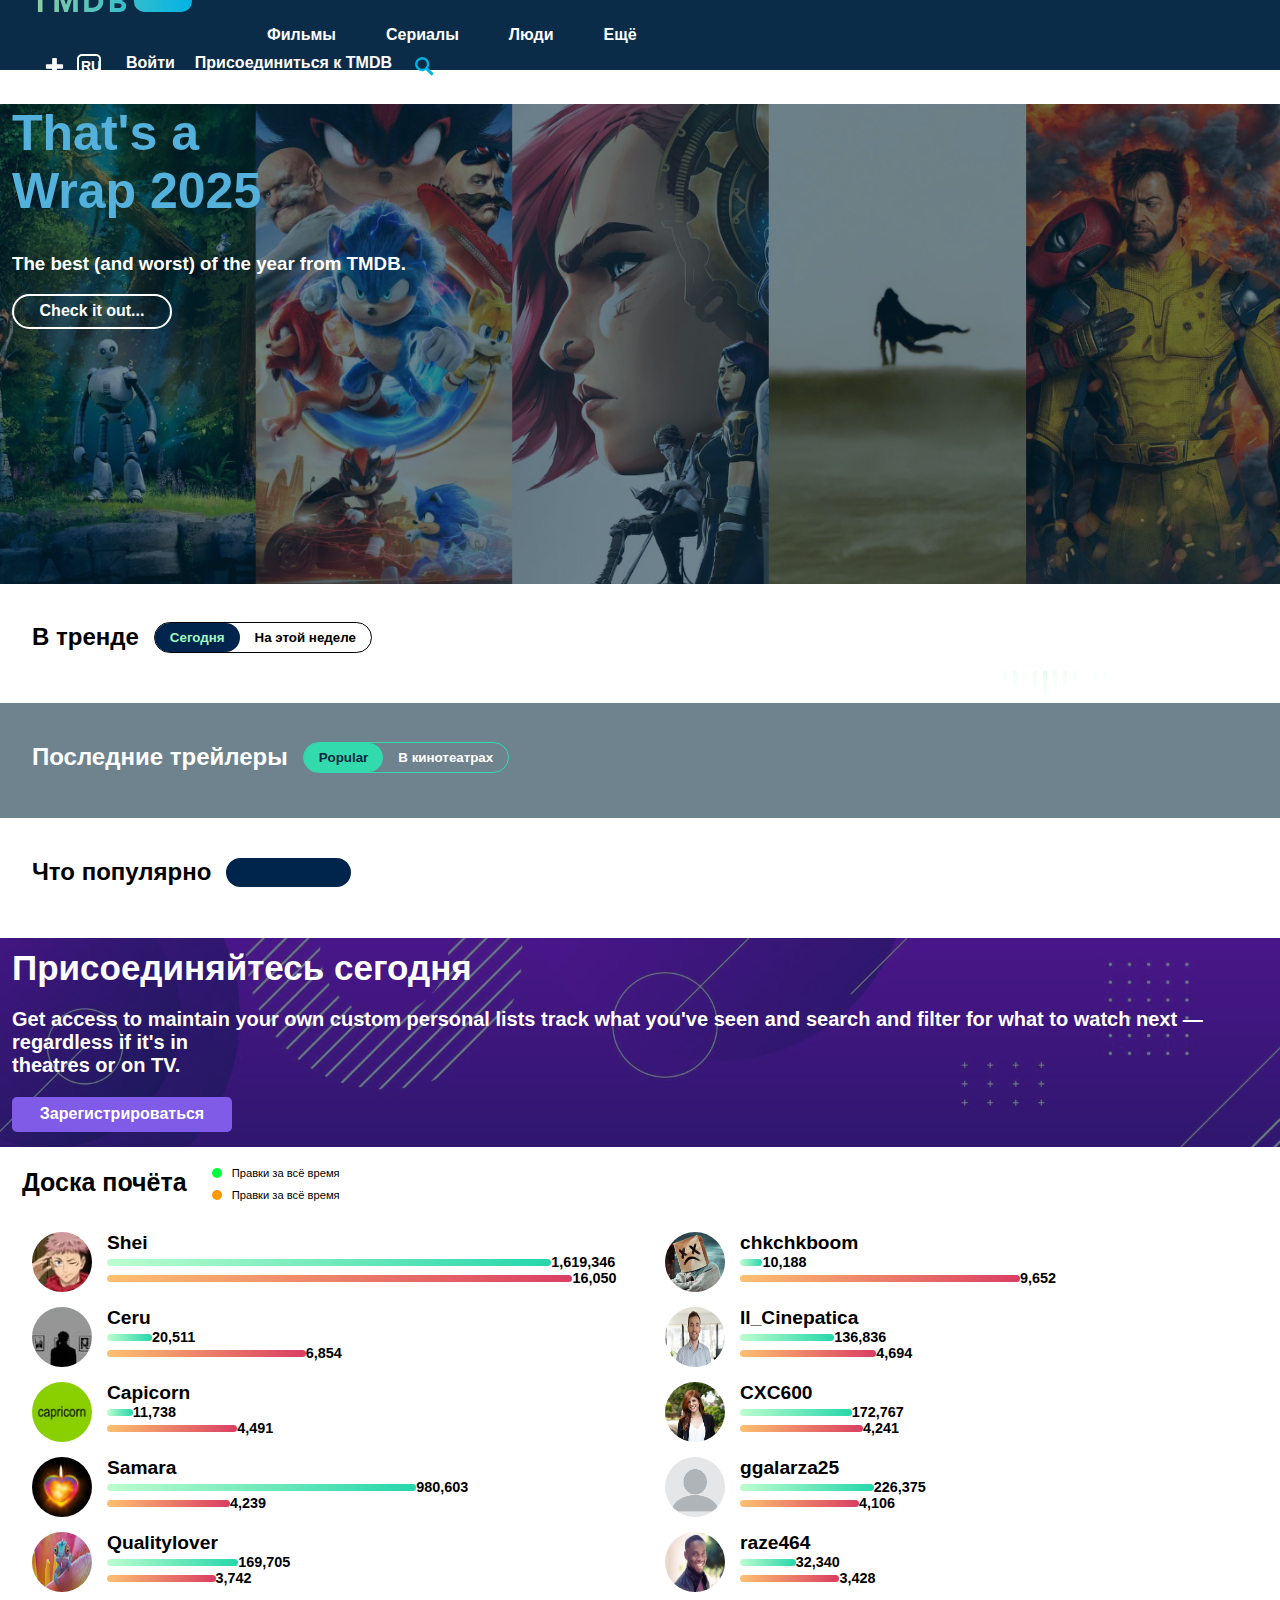
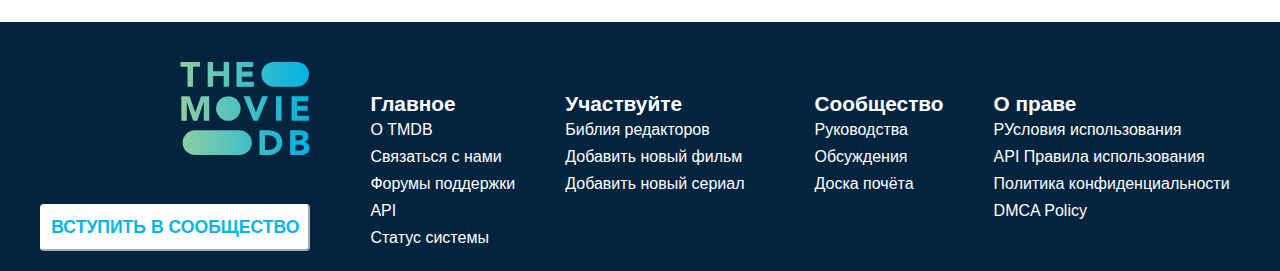
==== commit 178259c5: "Merge branch 'main' of https://github.com/Umaraliyevna/movie" ====
--- a/index.html
+++ b/index.html
@@ -13,7 +13,7 @@
   </head>
   <body>
     <header class="header">
-      <div class="contzainer">
+      <div class="container">
         <div class="BigHeader">
           <div class="logo">
             <img src="images/header-images/TMDB logo.svg" alt="TMDB Logo" />
@@ -75,6 +75,7 @@
           </div>
         </div>
       </div>
+
     </header>
     <section class="homeMenu">
       <div class="shadow">
@@ -377,4 +378,4 @@
 
     <script src="js/script.js"></script>
   </body>
-</html>
+</html>--- a/css/main.css
+++ b/css/main.css
@@ -61,39 +61,32 @@
 
 /* header */
 
-header {
-  margin-top: 0;
-  position: fixed;
-  display: flex;
-  justify-content: space-between;
+.header {
+  display: flex;
+  justify-content: space-evenly;
   align-items: center;
-  width: 97.4%;
+  width: 100%;
   height: 70px;
   background-color: #0b2c48;
   z-index: 10;
 }
+
 .logo img {
-  position: absolute;
-  left: 190px;
-  top: 25px;
   width: 160px;
   height: auto;
 }
-.nav-menu {
-  position: absolute;
-  top: 25px;
-  left: 370px;
-}
+
 .nav-menu ul {
   list-style: none;
   display: flex;
-  padding: 0 10px;
-  margin: 0px;
+  padding: 0;
+  margin: 0;
 }
 
 .nav-menu ul li {
+  margin: 0 15px;
   position: relative;
-  margin: 0 15px;
+  left: 20px;
 }
 
 .nav-menu ul li a {
@@ -101,14 +94,55 @@
   color: white;
   font-weight: bold;
   font-size: 16px;
+  padding: 10px;
+  display: block;
+}
+
+.dropDown {
+  display: none;
+  position: absolute;
+  top: 100%;
+  left: 0;
+  background-color: white;
+  border-radius: 5px;
+  box-shadow: 0px 4px 8px rgba(0, 0, 0, 0.2);
+  padding: 10px;
+  min-width: 180px;
+  opacity: 0;
+  transform: translateY(10px);
+  transition: opacity 0.3s ease, transform 0.3s ease;
+}
+
+.dropDown ul {
+  list-style: none;
+  padding: 0;
+  margin: 0;
+}
+
+.dropDown ul li {
+  margin: 5px 0;
+}
+
+.dropDown ul li a {
+  color: black;
+  font-size: 14px;
+  display: block;
+  padding: 5px 10px;
+}
+
+.dropDown ul li a:hover {
+  background-color: #f0f0f0;
+  border-radius: 3px;
+}
+
+.nav-menu ul li:hover .dropDown {
+  display: block;
+  opacity: 1;
+  transform: translateY(0);
 }
 
 .header-right {
   display: flex;
-  align-items: center;
-  position: absolute;
-  left: 900px;
-  top: 22px;
 }
 
 .header-right img {
@@ -117,211 +151,77 @@
 }
 
 .switch-lang {
-  text-align: center;
   border: 2px solid white;
-  width: 24px;
-  height: 20px;
-  padding: 2px;
-
+  padding: 5px 10px;
   color: white;
   font-size: 14px;
   font-weight: bold;
-  margin-right: 15px;
   border-radius: 5px;
-  text-align: center;
-}
+  cursor: pointer;
+}
+
 .switch-lang:hover {
   background-color: white;
   color: black;
   transition: all 0.3s;
 }
 
-.header-right ul {
-  list-style: none;
-  display: flex;
-  margin: 0;
-  padding: 0;
-}
-
-.header-right ul li {
-  margin: 0 10px;
-}
-
-.header-right ul li a {
-  text-decoration: none;
-  color: white;
-  font-weight: bold;
-}
-
-.dropDown {
+/* Sidebar */
+.sidebar {
   display: none;
-  position: absolute;
-  width: 150px;
-  height: 200px;
-  background-color: white;
-  border-radius: 10px;
-  box-shadow: 0px 4px 8px rgba(0, 0, 0, 0.2);
-  z-index: 1000;
-}
-
-.nav-menu ul li:hover .dropDown {
-  display: block;
-  opacity: 1;
-  visibility: visible;
-}
-.dropDown ul {
-  display: flex;
+  background-color: #03243f;
+  position: fixed;
+  top: 0;
+  right: 0;
+  height: 100vh;
+  width: 250px;
   flex-direction: column;
-  gap: 1px;
-  margin: 0px;
-  padding: 0;
-}
-
-.dropDown ul li {
-  margin: 0;
-  padding: 3px;
-  margin-bottom: 8px;
-}
-
-.dropDown ul li a {
-  font-size: 13px;
-  padding: 10px;
-  color: black;
-  display: block;
-}
-.dropDown1 {
+  align-items: flex-start;
+  color: #fff;
   display: none;
-  position: absolute;
-  width: 150px;
-  height: 200px;
-  background-color: white;
-  border-radius: 10px;
-  box-shadow: 0px 4px 8px rgba(0, 0, 0, 0.2);
-  z-index: 1000;
-}
-
-.nav-menu ul li:hover .dropDown1 {
-  display: block;
-  opacity: 1;
-  visibility: visible;
-}
-.dropDown1 ul {
-  display: flex;
-  flex-direction: column;
-  gap: 1px;
-  margin: 0px;
-  padding: 0;
-}
-
-.dropDown1 ul li {
-  margin: 0;
-  padding: 3px;
-  margin-bottom: 8px;
-}
-
-.dropDown1 ul li a {
-  font-size: 13px;
-  padding: 10px;
-  color: black;
-  display: block;
-}
-.dropDown2 {
+  z-index: 999;
+  font-size: 20px;
+}
+#sidebar {
   display: none;
-  position: absolute;
-  width: 150px;
-  height: 45px;
-  background-color: white;
-  border-radius: 10px;
-  box-shadow: 0px 4px 8px rgba(0, 0, 0, 0.2);
-  z-index: 1000;
-}
-
-.nav-menu ul li:hover .dropDown2 {
-  display: block;
-  opacity: 1;
-  visibility: visible;
-}
-.dropDown2 ul {
-  display: flex;
-  flex-direction: column;
-  gap: 1px;
-  margin: 0px;
-  padding: 0;
-}
-
-.dropDown2 ul li {
-  margin: 0;
-  padding: 3px;
-  margin-bottom: 8px;
-}
-
-.dropDown2 ul li a {
-  font-size: 13px;
-  padding: 10px;
-  color: black;
-  display: block;
-}
-.dropDown3 {
+}
+
+#MenuIcom {
+  z-index: -1;
+}
+#CloseIcon {
+  margin: 10px;
+  width: 50px;
+  height: 50px;
+  margin-left: 180px;
+}
+.nav-menu .sidebar a {
+  color: white;
+  margin: 20px;
+  text-align: center;
+}
+#MenuIcom {
   display: none;
-  position: absolute;
-  width: 150px;
-  height: 200px;
-  background-color: white;
-  border-radius: 10px;
-  box-shadow: 0px 4px 8px rgba(0, 0, 0, 0.2);
-  z-index: 1000;
-}
-
-.nav-menu ul li:hover .dropDown3 {
-  display: block;
-  opacity: 1;
-  visibility: visible;
-}
-.dropDown3 ul {
-  display: flex;
-  flex-direction: column;
-  gap: 1px;
-  margin: 0px;
-  padding: 0;
-}
-
-.dropDown3 ul li {
-  margin: 0;
-  padding: 3px;
-  margin-bottom: 8px;
-}
-
-.dropDown3 ul li a {
-  font-size: 13px;
-  padding: 10px;
-  color: black;
-  display: block;
-}
-.search-box {
-  z-index: 10;
-  position: fixed;
-  top: 70px;
-  display: inline-block;
-}
-
-.search-icon {
-  position: absolute;
-  left: 190px;
-  top: 50%;
-  transform: translateY(-50%);
-  width: 16px;
-  height: 16px;
-}
-
-.search-box input {
-  width: 1312px;
-  height: 30px;
-  padding: 8px 12px 8px 210px;
-  border: 1px solid #ccc;
-  font-size: 14px;
-  outline: none;
-}
-
+}
+@media only screen and (max-width: 800px) {
+  .nav-menu ul li {
+    display: none;
+  }
+  #MenuIcom {
+    width: 40px;
+    height: 40px;
+    display: block;
+    z-index: 1;
+  }
+  .switch-lang {
+    margin-top: 10px;
+  }
+  .nav-menu .sidebar li {
+    display: flex;
+    position: relative;
+    left: -20px;
+  }
+}
 /* Footer */
 .footer {
   width: 100%;
--- a/css/style.css
+++ b/css/style.css
@@ -38,14 +38,6 @@
   color: white;
   font-weight: bold;
   font-size: 16px;
-}
-
-.header-right {
-  display: flex;
-  align-items: center;
-  position: absolute;
-  left: 900px;
-  top: 22px;
 }
 
 .header-right img {
@@ -59,7 +51,6 @@
   width: 24px;
   height: 20px;
   padding: 2px;
-
   color: white;
   font-size: 14px;
   font-weight: bold;
@@ -487,7 +478,6 @@
   margin-left: 20px;
 }
 
-
 /* banner */
 .banner {
   width: 100%;
@@ -557,14 +547,14 @@
   padding-left: 20px;
 }
 
-.left{
+.left {
   margin-left: 10px;
 }
 .Peoples img {
   border-radius: 50%;
 }
 
-.listWriters{
+.listWriters {
   margin-left: 10px;
 }
 
@@ -572,11 +562,11 @@
   font-size: 25px;
 }
 
-.BlueStick{
+.BlueStick {
   align-items: center;
 }
 
-.sticks{
+.sticks {
   margin: 15px 0 0 25px;
 }
 
@@ -588,12 +578,12 @@
   margin-right: 5px;
 }
 
-.sticks p{
+.sticks p {
   margin: 5px;
-  font-size: .7rem;
-}
-
-.RedStick{
+  font-size: 0.7rem;
+}
+
+.RedStick {
   align-items: center;
 }
 
@@ -610,16 +600,16 @@
   margin-top: 15px;
 }
 
-.person img{
+.person img {
   width: 60px;
   height: 60px;
 }
 
-.person-rate{
+.person-rate {
   margin-left: 15px;
 }
 
-.person_name{
+.person_name {
   font-weight: 600;
   font-size: 1.2em;
   margin: 0;
@@ -633,9 +623,9 @@
   align-items: center;
 }
 
-.greenOne p{
-  margin: 0;
-  font-size: .9em;
+.greenOne p {
+  margin: 0;
+  font-size: 0.9em;
   font-weight: bold;
 }
 
@@ -644,25 +634,25 @@
   align-items: center;
 }
 
-.redOne p{
-  margin: 0;
-  font-size: .9em;
-  font-weight: bold;
-}
-
-.person_Green{
+.redOne p {
+  margin: 0;
+  font-size: 0.9em;
+  font-weight: bold;
+}
+
+.person_Green {
   width: calc(var(--value) * 0.0024px);
   height: 7px;
   border-radius: 20px;
-  background-image: linear-gradient(to right,#BDFDCE, #25D7AB);
-  margin: 0;
-}
-
-.person_Red{
+  background-image: linear-gradient(to right, #bdfdce, #25d7ab);
+  margin: 0;
+}
+
+.person_Red {
   width: calc(var(--value) * 0.032px);
   height: 7px;
   border-radius: 20px;
-  background-image: linear-gradient(to right,#FDC070, #DA3E63);
+  background-image: linear-gradient(to right, #fdc070, #da3e63);
 }
 
 
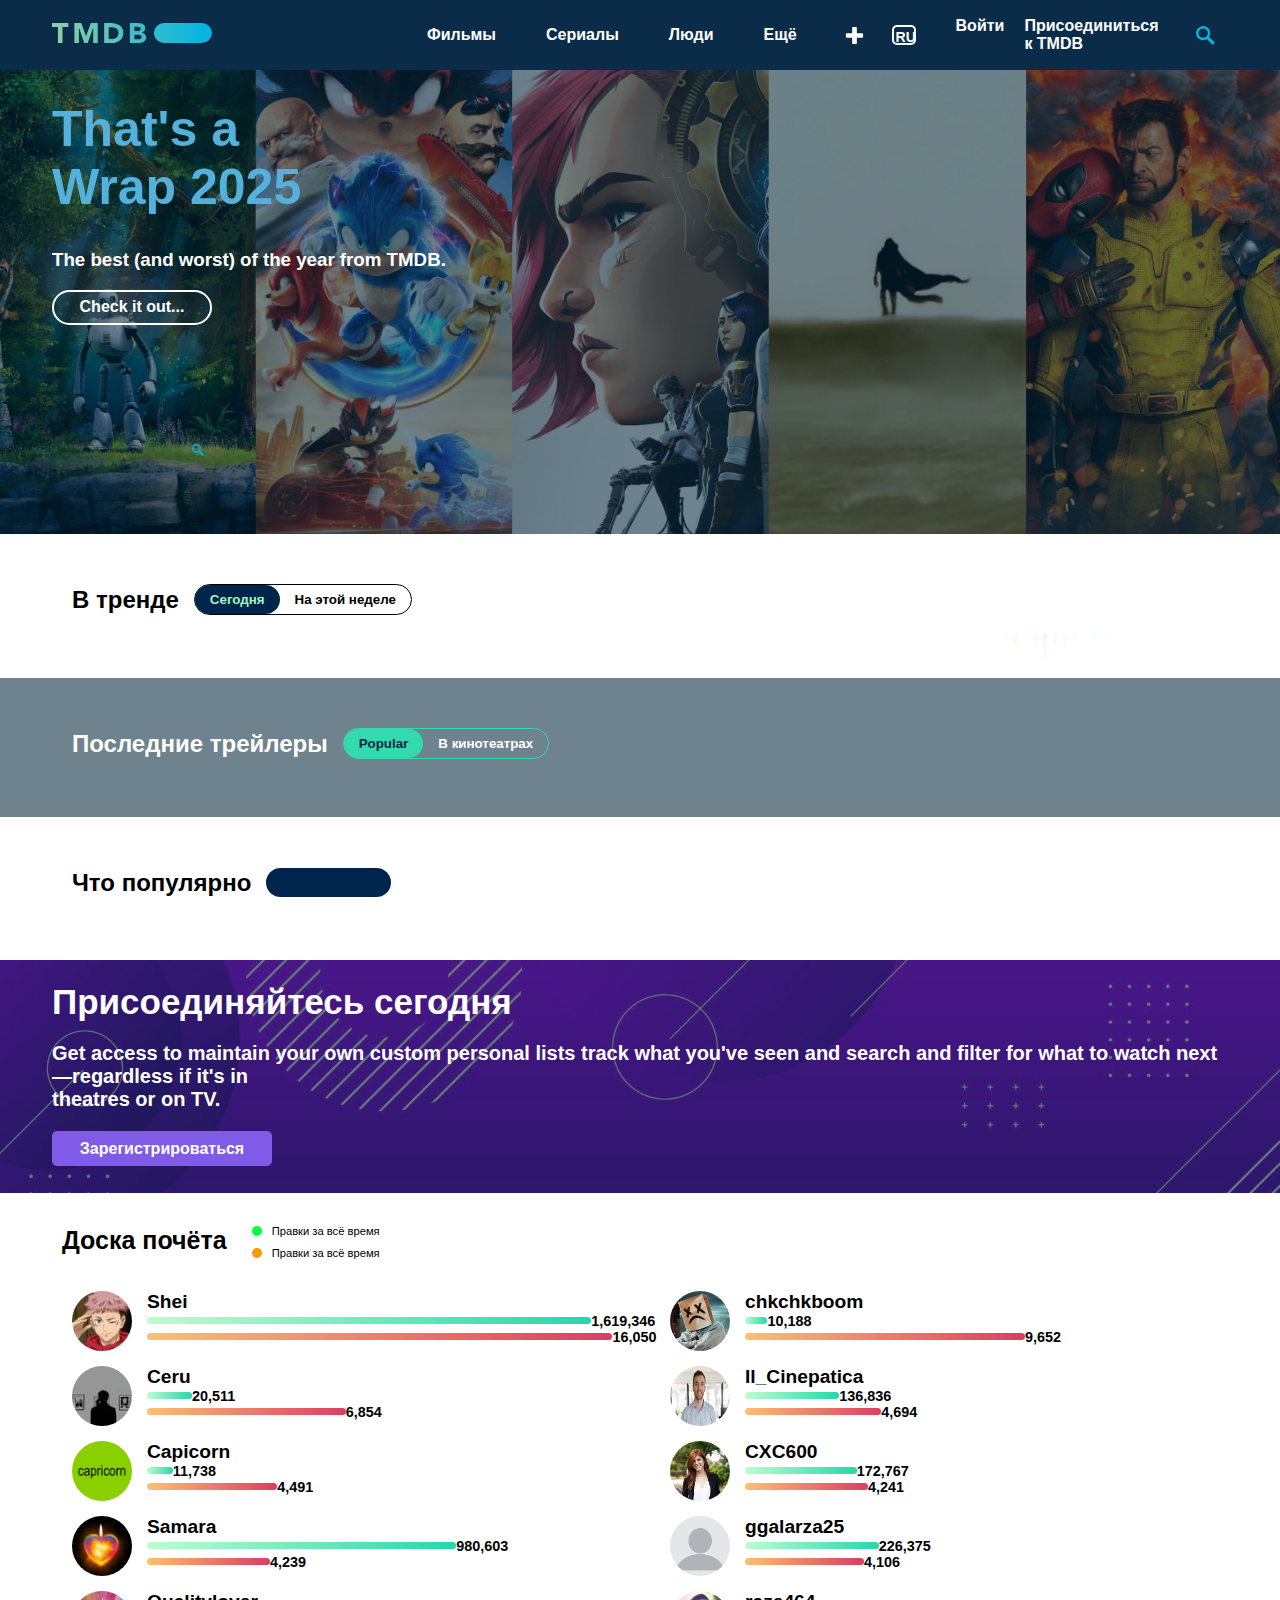
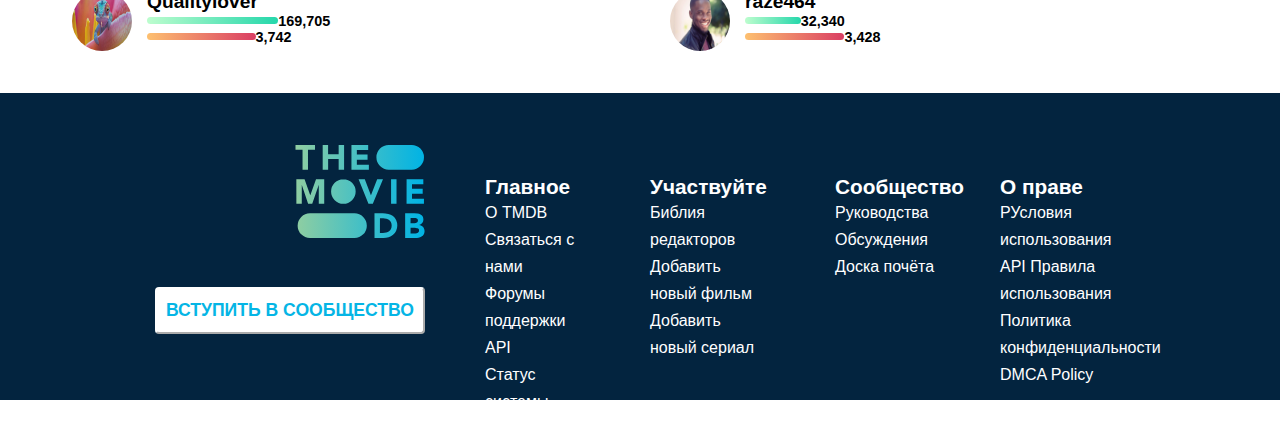
==== commit 89bf2c2c: "fix header" ====
--- a/index.html
+++ b/index.html
@@ -19,6 +19,17 @@
             <img src="images/header-images/TMDB logo.svg" alt="TMDB Logo" />
           </div>
           <nav class="nav-menu">
+            <ul id="sidebar" class="sidebar">
+          <img
+            id="CloseIcon"
+            onclick="hideSidebar()"
+            src="/images/header-images/Close.svg"
+          />
+          <li><a href="#"></a>Фильмы</li>
+          <li><a href="#"></a>Сериалы</li>
+          <li><a href="#"></a>Люди</li>
+          <li><a href="#"></a>Ещё</li>
+        </ul>
             <ul>
               <li>
                 <a href="#" class="smoothScroll">Фильмы</a>
@@ -75,9 +86,20 @@
           </div>
         </div>
       </div>
+       <img
+          id="MenuIcom"
+          onclick="showSidebar()"
+          src="/images/header-images/menuSvg.svg"
+        />
+      </div>
 
     </header>
-    <section class="homeMenu">
+    <div class="search-box container">
+      <img src="images/header-images/searchIcon.svg" class="search-icon" />
+      <input type="text" placeholder="Найти фильм, сериал, персону..." />
+    </div>
+
+    <div class="homeMenu">
       <div class="shadow">
         <div class="container">
           <div class="writers">
@@ -87,8 +109,8 @@
           </div>
         </div>
       </div>
-    </section>
-    <section class="movies-carusel" id="movies-carusel">
+    </div>
+    <div class="movies-carusel" id="movies-carusel">
       <div class="container">
         <div class="">
           <div class="trend">
@@ -108,8 +130,8 @@
           <div id="movie-list" class="movie-list flex"></div>
         </div>
       </div>
-    </section>
-    <section class="videos-carusel">
+    </div>
+    <div class="videos-carusel">
       <div class="shadow">
         <div class="container">
           <div class="trend">
@@ -130,8 +152,8 @@
           <div class="video_modal" id="video_modal"></div>
         </div>
       </div>
-    </section>
-    <section class="movies-carusel-2">
+    </div>
+    <div class="movies-carusel-2">
       <div class="container">
         <div class="">
           <div class="trend flex">
@@ -149,7 +171,7 @@
           <div id="movie-list-2" class="movie-list flex"></div>
         </div>
       </div>
-    </section>
+    </div>
     <div class="banner">     
       <div class="shadow">
         <div class="container">
@@ -166,7 +188,7 @@
         </div>
       </div>
     </div>
-    <section class="listOfPeople">
+    <div class="listOfPeople">
       <div class="container">
         <div class="listWriters flex">
           <h2>Доска почёта</h2>  
@@ -249,9 +271,9 @@
                 </div>
                 <div class="redOne flex">
                   <div class="person_Red" style="--value: 3742;"></div>
-                  <p>3,742</p>               
-                </div>
-              </div>
+                  <p>3,742</p>
+                </div>
+                </div>
             </div>
           </div>
           <div class="Peoples left">
@@ -325,12 +347,9 @@
                 </div>
                 </div>
             </div>
-          </div>
-        </div>
-      </div>
-        
-      </div>
-    </section>
+        </div>
+      </div>
+    </div>
 
     <footer id="footer" class="footer">
       <div class="container">
--- a/css/main.css
+++ b/css/main.css
@@ -1,13 +1,12 @@
 * {
   box-sizing: border-box;
-  scroll-behavior: smooth;
 }
 
 body {
   margin: 0;
   padding: 0;
   cursor: pointer;
-  font-family: "Source Sans Pro", Arial, sans-serif;
+  font-family: 'Source Sans Pro', Arial, sans-serif;
 }
 
 body::-webkit-scrollbar {
@@ -23,7 +22,7 @@
   max-width: 1300px;
   margin: 0 auto;
   width: 100%;
-  padding: 0 12px;
+  padding: 12px;
 }
 
 .flex {
@@ -51,7 +50,7 @@
 
 .percentage {
   color: #fff;
-  font-size: 14px;
+  font-size: 22px;
   font-weight: bold;
 }
 
@@ -63,12 +62,23 @@
 
 .header {
   display: flex;
-  justify-content: space-evenly;
   align-items: center;
+  justify-content: space-between;
   width: 100%;
   height: 70px;
   background-color: #0b2c48;
-  z-index: 10;
+  padding: 0 20px;
+  position: fixed;
+  top: 0;
+  left: 0;
+  z-index: 1000;
+}
+
+.BigHeader {
+  display: flex;
+  align-items: center;
+  justify-content: space-between;
+  width: 100%;
 }
 
 .logo img {
@@ -86,7 +96,6 @@
 .nav-menu ul li {
   margin: 0 15px;
   position: relative;
-  left: 20px;
 }
 
 .nav-menu ul li a {
@@ -98,56 +107,14 @@
   display: block;
 }
 
-.dropDown {
-  display: none;
-  position: absolute;
-  top: 100%;
-  left: 0;
-  background-color: white;
-  border-radius: 5px;
-  box-shadow: 0px 4px 8px rgba(0, 0, 0, 0.2);
-  padding: 10px;
-  min-width: 180px;
-  opacity: 0;
-  transform: translateY(10px);
-  transition: opacity 0.3s ease, transform 0.3s ease;
-}
-
-.dropDown ul {
-  list-style: none;
-  padding: 0;
-  margin: 0;
-}
-
-.dropDown ul li {
-  margin: 5px 0;
-}
-
-.dropDown ul li a {
-  color: black;
-  font-size: 14px;
-  display: block;
-  padding: 5px 10px;
-}
-
-.dropDown ul li a:hover {
-  background-color: #f0f0f0;
-  border-radius: 3px;
-}
-
-.nav-menu ul li:hover .dropDown {
-  display: block;
-  opacity: 1;
-  transform: translateY(0);
-}
-
 .header-right {
   display: flex;
+  align-items: center;
+  gap: 15px;
 }
 
 .header-right img {
   width: 25px;
-  margin: 0 10px;
 }
 
 .switch-lang {
@@ -182,6 +149,7 @@
   z-index: 999;
   font-size: 20px;
 }
+
 #sidebar {
   display: none;
 }
@@ -204,9 +172,10 @@
   display: none;
 }
 @media only screen and (max-width: 800px) {
-  .nav-menu ul li {
+  .header .nav-menu ul li a {
     display: none;
   }
+
   #MenuIcom {
     width: 40px;
     height: 40px;
@@ -221,10 +190,14 @@
     position: relative;
     left: -20px;
   }
+  .header-right {
+    display: none;
+  }
 }
 /* Footer */
 .footer {
   width: 100%;
+  height: 307px;
   background-color: #03243f;
   margin-top: 30px;
   padding-bottom: 20px;
@@ -277,7 +250,7 @@
 }
 
 .informations div {
-  /* width: 145px; */
+  width: 145px;
   padding-left: 20px;
 }
 
@@ -298,14 +271,25 @@
   font-weight: 400;
   text-align: left;
 }
+header {
+  display: none;
+}
 
 @media only screen and (min-width: 1200px) and (max-width: 1400px) {
+  .container {
+    max-width: 1200px;
+  }
+
   .circular-progress {
     margin-top: -30px;
   }
 }
 
 @media only screen and (min-width: 992px) and (max-width: 1200px) {
+  .container {
+    max-width: 992px;
+    width: 95%;
+  }
   .footer-contact {
     display: flex;
     width: 90%;
@@ -323,6 +307,11 @@
 }
 
 @media only screen and (min-width: 768px) and (max-width: 992px) {
+  .container {
+    max-width: 768px;
+    width: 90%;
+    padding: 10px;
+  }
   .footer-brand {
     display: none;
   }
@@ -355,6 +344,12 @@
 }
 
 @media only screen and (min-width: 576px) and (max-width: 768px) {
+  .container {
+    max-width: 576px;
+    width: 85%;
+    padding: 8px;
+  }
+
   .footer-brand {
     display: none;
   }
@@ -391,6 +386,11 @@
 }
 
 @media only screen and (max-width: 576px) {
+  .container {
+    max-width: 568px;
+    width: 75%;
+    padding: 6px;
+  }
   .footer-info {
     width: 100%;
     margin: 0 auto;
@@ -425,5 +425,3 @@
     width: 100%;
   }
 }
-
-
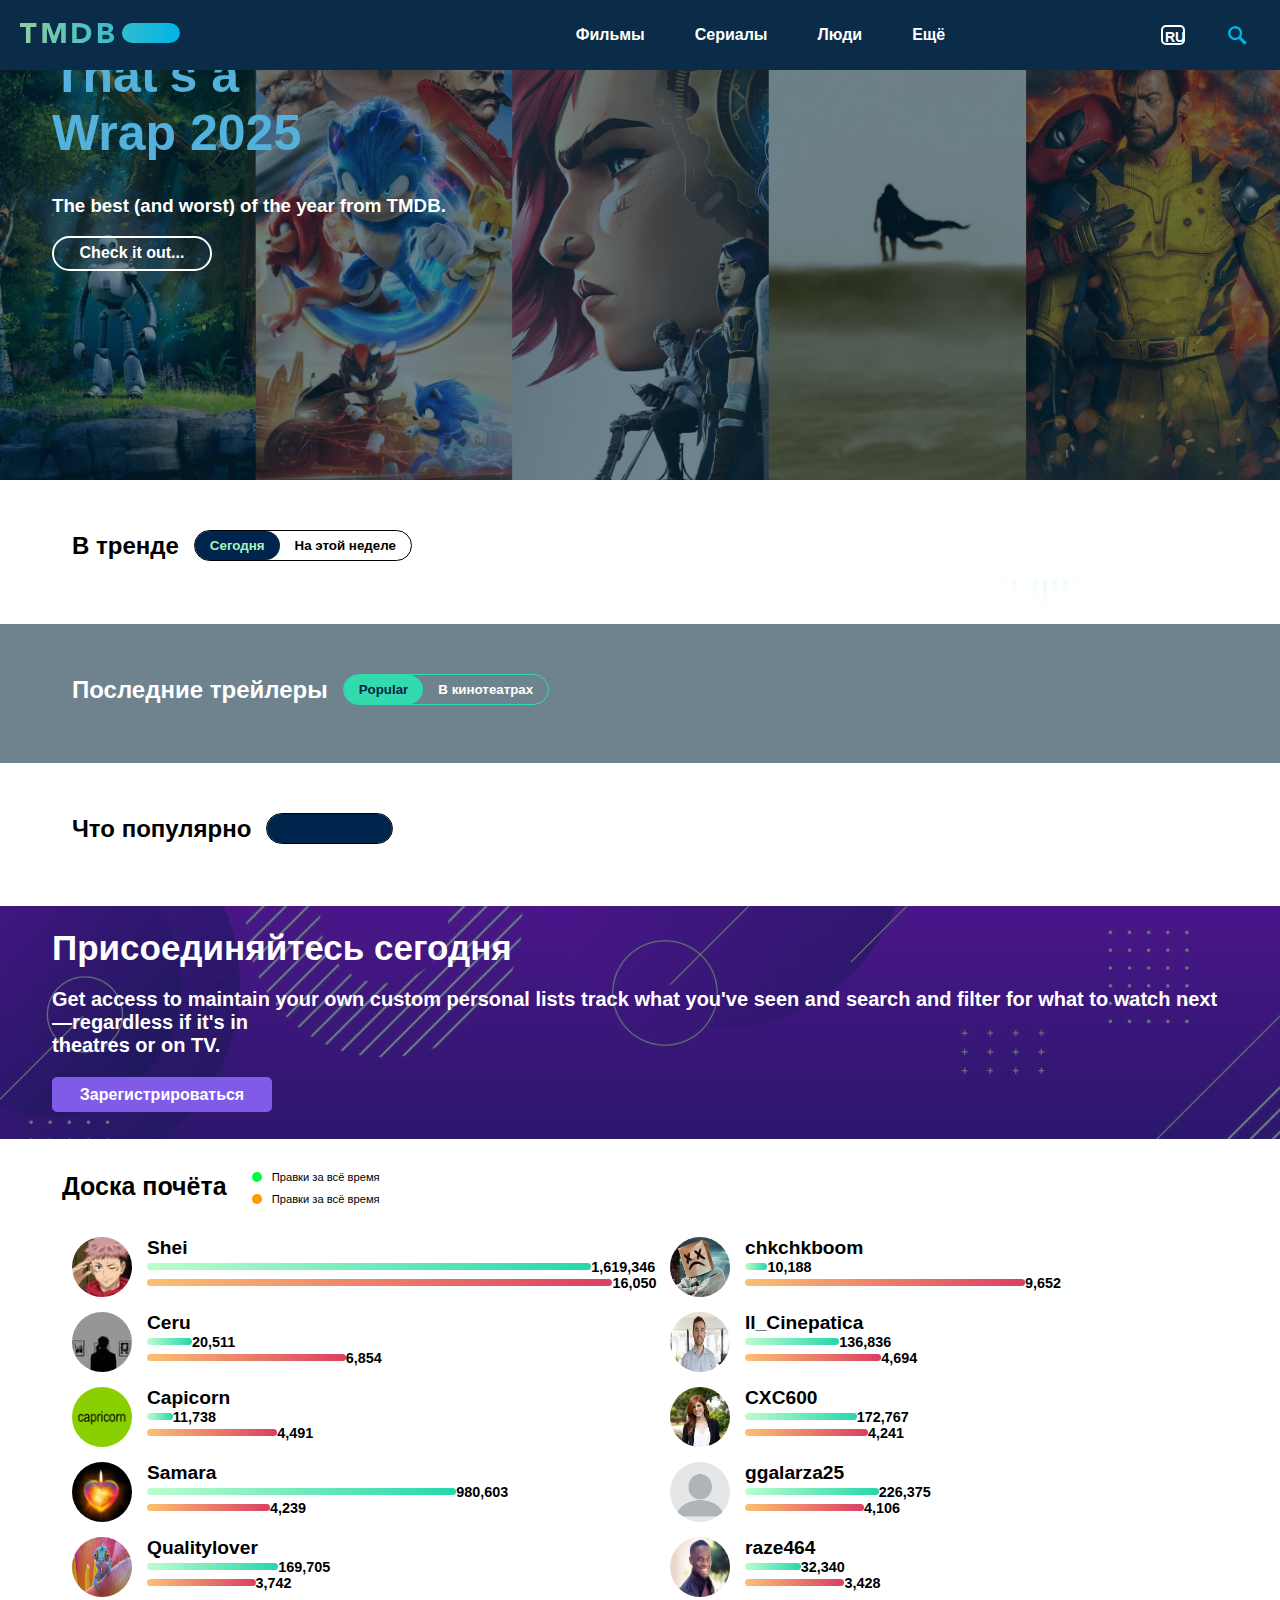
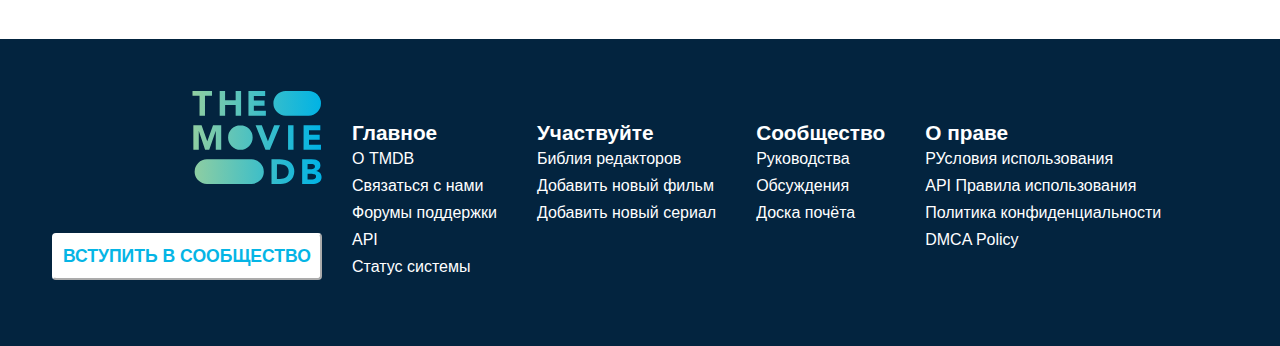
==== commit 9d7364f6: "fix header" ====
--- a/index.html
+++ b/index.html
@@ -13,91 +13,76 @@
   </head>
   <body>
     <header class="header">
-      <div class="container">
-        <div class="BigHeader">
-          <div class="logo">
-            <img src="images/header-images/TMDB logo.svg" alt="TMDB Logo" />
-          </div>
-          <nav class="nav-menu">
-            <ul id="sidebar" class="sidebar">
-          <img
-            id="CloseIcon"
-            onclick="hideSidebar()"
-            src="/images/header-images/Close.svg"
-          />
+        
+      <div class="logo">
+        <img src="images/header-images/TMDB logo.svg" alt="TMDB Logo" />
+      </div>
+     
+      <nav class="nav-menu">
+        <ul id="sidebar" class="sidebar">
+           <img id="CloseIcon" onclick="hideSidebar()" src="/images/header-images/Close.svg">
           <li><a href="#"></a>Фильмы</li>
           <li><a href="#"></a>Сериалы</li>
           <li><a href="#"></a>Люди</li>
           <li><a href="#"></a>Ещё</li>
         </ul>
-            <ul>
-              <li>
-                <a href="#" class="smoothScroll">Фильмы</a>
-                <div class="dropDown">
-                  <ul>
-                    <li><a href="#">Популярные</a></li>
-                    <li><a href="#">Смотрят сейчас</a></li>
-                    <li><a href="#">Ожидаемые</a></li>
-                    <li><a href="#">Лучшие</a></li>
-                  </ul>
-                </div>
-              </li>
-              <li>
-                <a href="#" class="smoothScroll">Сериалы</a>
-                <div class="dropDown1">
-                  <ul>
-                    <li><a href="#">Популярные</a></li>
-                    <li><a href="#">Смотрят сейчас</a></li>
-                    <li><a href="#">Ожидаемые</a></li>
-                    <li><a href="#">Лучшие</a></li>
-                  </ul>
-                </div>
-              </li>
-              <li>
-                <a href="#" class="smoothScroll">Люди</a>
-                <div class="dropDown2">
-                  <ul>
-                    <li><a href="#">Популярные Люди</a></li>
-                  </ul>
-                </div>
-              </li>
-              <li>
-                <a href="#" class="smoothScroll">Ещё</a>
-                <div class="dropDown3">
-                  <ul>
-                    <li><a href="#">Обсуждения</a></li>
-                    <li><a href="#">Доска почёта</a></li>
-                    <li><a href="#">Поддержка</a></li>
-                    <li><a href="#">API</a></li>
-                  </ul>
-                </div>
-              </li>
-            </ul>
-          </nav>
-          <div class="header-right">
-            <img src="images/header-images/plusLogo.svg" alt="Plus" />
-            <div class="switch-lang">RU</div>
-            <ul>
-              <li><a href="#">Войти</a></li>
-              <li><a href="#">Присоединиться к TMDB</a></li>
-            </ul>
-  
-            <img src="images/header-images/searchIcon.svg" alt="Search" />
-          </div>
-        </div>
-      </div>
-       <img
-          id="MenuIcom"
-          onclick="showSidebar()"
-          src="/images/header-images/menuSvg.svg"
-        />
+        <ul>
+          <li>
+            <a href="#">Фильмы</a>
+            <div class="dropDown">
+              <ul>
+                <li><a href="#">Популярные</a></li>
+                <li><a href="#">Смотрят сейчас</a></li>
+                <li><a href="#">Ожидаемые</a></li>
+                <li><a href="#">Лучшие</a></li>
+              </ul>
+            </div>
+          </li>
+          <li>
+            <a href="#">Сериалы</a>
+            <div class="dropDown">
+              <ul>
+                <li><a href="#">Популярные</a></li>
+                <li><a href="#">Смотрят сейчас</a></li>
+                <li><a href="#">Ожидаемые</a></li>
+                <li><a href="#">Лучшие</a></li>
+              </ul>
+            </div>
+          </li>
+          <li>
+            <a href="#">Люди</a>
+            <div class="dropDown">
+              <ul>
+                <li><a href="#">Популярные Люди</a></li>
+              </ul>
+            </div>
+          </li>
+          <li>
+            <a href="#">Ещё</a>
+            <div class="dropDown">
+              <ul>
+                <li><a href="#">Обсуждения</a></li>
+                <li><a href="#">Доска почёта</a></li>
+                <li><a href="#">Поддержка</a></li>
+                <li><a href="#">API</a></li>
+              </ul>
+            </div>
+          </li>
+        </ul>
+      </nav>
+      <div class="header-right">
+        <div class="switch-lang">RU</div>
+        <img src="images/header-images/searchIcon.svg" alt="Search" />
+
+        <img id="MenuIcom" onclick="showSidebar()" src="/images/header-images/menuSvg.svg">
       </div>
 
     </header>
-    <div class="search-box container">
+
+    <!-- <div class="search-box container">
       <img src="images/header-images/searchIcon.svg" class="search-icon" />
       <input type="text" placeholder="Найти фильм, сериал, персону..." />
-    </div>
+    </div> -->
 
     <div class="homeMenu">
       <div class="shadow">
@@ -113,7 +98,7 @@
     <div class="movies-carusel" id="movies-carusel">
       <div class="container">
         <div class="">
-          <div class="trend">
+          <div class="trend flex">
             <h2 class="title">В тренде</h2>
             <div class="button-group">
               <button
@@ -134,7 +119,7 @@
     <div class="videos-carusel">
       <div class="shadow">
         <div class="container">
-          <div class="trend">
+          <div class="trend flex">
             <h2 class="title video-title">Последние трейлеры</h2>
             <div class="button-group vidoe">
               <button
@@ -149,7 +134,6 @@
             </div>
           </div>
           <div id="video-list" class="video-list"></div>
-          <div class="video_modal" id="video_modal"></div>
         </div>
       </div>
     </div>
@@ -158,7 +142,7 @@
         <div class="">
           <div class="trend flex">
             <h2 class="title">Что популярно</h2>
-            <div class="video-btn">
+            <div class="button-group">
               <button
                 id="text-none"
                 class="btn-movie active"
@@ -203,17 +187,17 @@
             </div>
           </div>
         </div>
-        <div class="peopleList">
+        <div class="flex">
           <div class="Peoples">
-            <div class="person">
+            <div class="person flex">
               <img src="images/peopleList/Shei.jpg" alt="Shei" />         
               <div class="person-rate">
                 <h2 class="person_name">Shei</h2>
-                <div class="greenOne">
+                <div class="greenOne flex">
                   <div class="person_Green" style="--value: 201934;"></div>
                   <p>1,619,346</p>
                 </div>
-                <div class="redOne">
+                <div class="redOne flex">
                   <div class="person_Red" style="--value: 16050;"></div>
                   <p>16,050</p>
                 </div>
@@ -312,7 +296,7 @@
                 <div class="greenOne flex">
                   <div class="person_Green" style="--value: 50836;"></div>
                   <p>172,767</p>
-                </div> 
+                </div>
                 <div class="redOne flex">
                   <div class="person_Red" style="--value: 4241;"></div>
                   <p>4,241</p>
@@ -352,45 +336,37 @@
     </div>
 
     <footer id="footer" class="footer">
-      <div class="container">
-        <div class="footer-info">
-          <div class="footer-brand">
-            <img id="brand" src="images/brend.svg" alt="" />
-            <button class="footer-btn">Вступить в сообщество</button>
-          </div>
-          <div class="footer-contact">
-            <div class="informations">
-              <div class="sections">
-                <h2>Главное</h2>
-                <a href="">О TMDB</a>
-                <a href="">Связаться с нами</a>
-                <a href="">Форумы поддержки</a>
-                <a href="">API</a>
-                <a href="">Статус системы</a>
-              </div>
-              <div class="sections">
-                <h2>Участвуйте</h2>
-                <a href="">Библия редакторов</a>
-                <a href="">Добавить новый фильм</a>
-                <a href="">Добавить новый сериал</a>
-              </div>
-            </div>
-            <div class="informations">
-              <div class="sections">
-                <h2>Сообщество</h2>
-                <a href="">Руководства</a>
-                <a href="">Обсуждения</a>
-                <a href="">Доска почёта</a>
-              </div>
-              <div class="sections">
-                <h2>О праве</h2>
-                <a href="">РУсловия использования</a>
-                <a href="">API Правила использования</a>
-                <a href="">Политика конфиденциальности</a>
-                <a href="">DMCA Policy</a>
-              </div>
-            </div>
-          </div>
+      <div class="container flex">
+        <div class="footer-brand">
+          <img id="brand" src="images/brend.svg" alt="" />
+          <button class="footer-btn">Вступить в сообщество</button>
+        </div>
+        <div class="sections">
+          <h2>Главное</h2>
+          <a href="">О TMDB</a>
+          <a href="">Связаться с нами</a>
+          <a href="">Форумы поддержки</a>
+          <a href="">API</a>
+          <a href="">Статус системы</a>
+        </div>
+        <div class="sections">
+          <h2>Участвуйте</h2>
+          <a href="">Библия редакторов</a>
+          <a href="">Добавить новый фильм</a>
+          <a href="">Добавить новый сериал</a>
+        </div>
+        <div class="sections">
+          <h2>Сообщество</h2>
+          <a href="">Руководства</a>
+          <a href="">Обсуждения</a>
+          <a href="">Доска почёта</a>
+        </div>
+        <div class="sections">
+          <h2>О праве</h2>
+          <a href="">РУсловия использования</a>
+          <a href="">API Правила использования</a>
+          <a href="">Политика конфиденциальности</a>
+          <a href="">DMCA Policy</a>
         </div>
       </div>
     </footer>
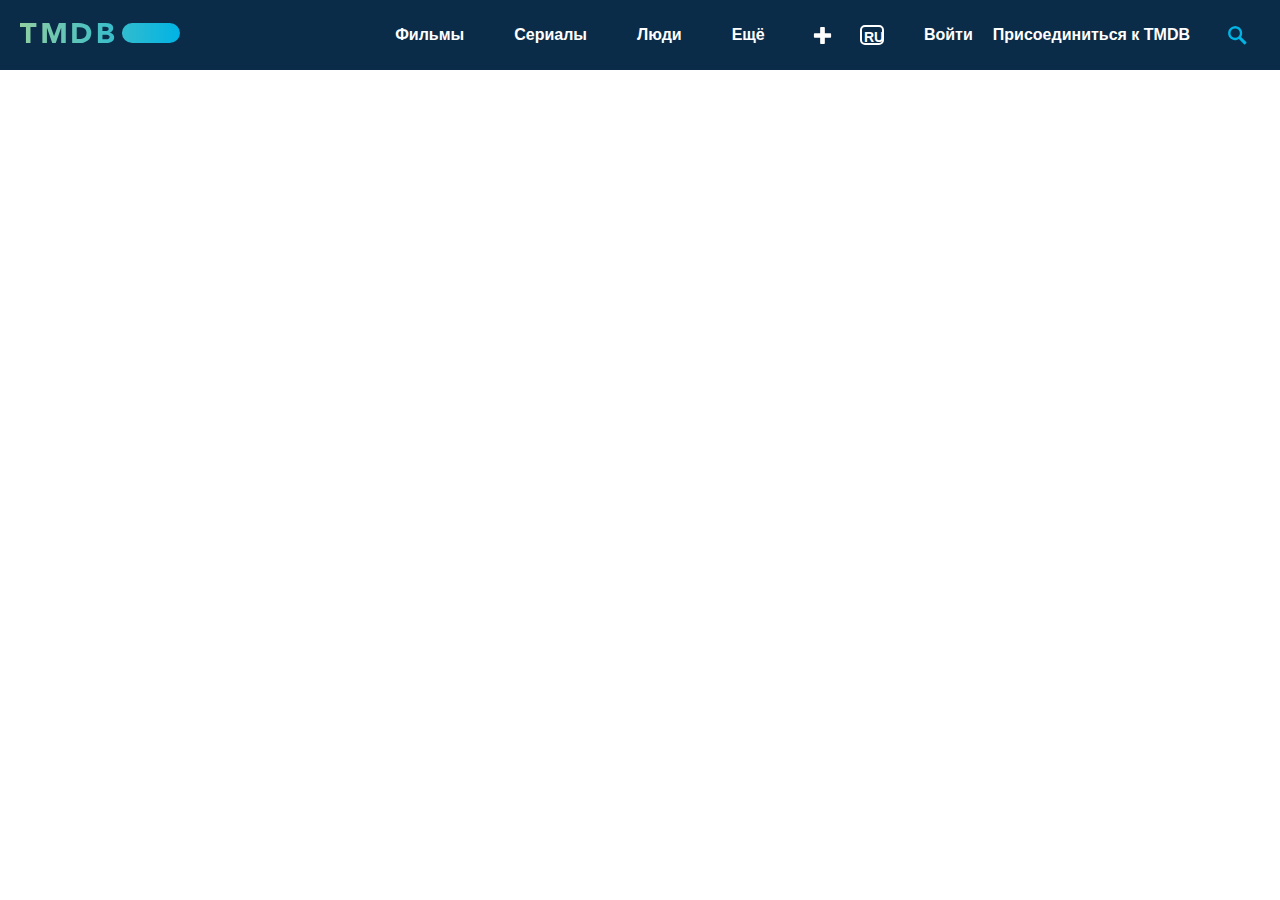
==== commit 63f8d462: "Merge branch 'feat/headerMedia'" ====
--- a/index.html
+++ b/index.html
@@ -26,63 +26,79 @@
           <li><a href="#"></a>Люди</li>
           <li><a href="#"></a>Ещё</li>
         </ul>
-        <ul>
-          <li>
-            <a href="#">Фильмы</a>
-            <div class="dropDown">
-              <ul>
-                <li><a href="#">Популярные</a></li>
-                <li><a href="#">Смотрят сейчас</a></li>
-                <li><a href="#">Ожидаемые</a></li>
-                <li><a href="#">Лучшие</a></li>
-              </ul>
-            </div>
-          </li>
-          <li>
-            <a href="#">Сериалы</a>
-            <div class="dropDown">
-              <ul>
-                <li><a href="#">Популярные</a></li>
-                <li><a href="#">Смотрят сейчас</a></li>
-                <li><a href="#">Ожидаемые</a></li>
-                <li><a href="#">Лучшие</a></li>
-              </ul>
-            </div>
-          </li>
-          <li>
-            <a href="#">Люди</a>
-            <div class="dropDown">
-              <ul>
-                <li><a href="#">Популярные Люди</a></li>
-              </ul>
-            </div>
-          </li>
-          <li>
-            <a href="#">Ещё</a>
-            <div class="dropDown">
-              <ul>
-                <li><a href="#">Обсуждения</a></li>
-                <li><a href="#">Доска почёта</a></li>
-                <li><a href="#">Поддержка</a></li>
-                <li><a href="#">API</a></li>
-              </ul>
-            </div>
-          </li>
-        </ul>
-      </nav>
-      <div class="header-right">
-        <div class="switch-lang">RU</div>
-        <img src="images/header-images/searchIcon.svg" alt="Search" />
-
-        <img id="MenuIcom" onclick="showSidebar()" src="/images/header-images/menuSvg.svg">
+            <ul>
+              <li>
+                <a href="#" class="smoothScroll">Фильмы</a>
+                <div class="dropDown">
+                  <ul>
+                    <li><a href="#">Популярные</a></li>
+                    <li><a href="#">Смотрят сейчас</a></li>
+                    <li><a href="#">Ожидаемые</a></li>
+                    <li><a href="#">Лучшие</a></li>
+                  </ul>
+                </div>
+              </li>
+              <li>
+                <a href="#" class="smoothScroll">Сериалы</a>
+                <div class="dropDown1">
+                  <ul>
+                    <li><a href="#">Популярные</a></li>
+                    <li><a href="#">Смотрят сейчас</a></li>
+                    <li><a href="#">Ожидаемые</a></li>
+                    <li><a href="#">Лучшие</a></li>
+                  </ul>
+                </div>
+              </li>
+              <li>
+                <a href="#" class="smoothScroll">Люди</a>
+                <div class="dropDown2">
+                  <ul>
+                    <li><a href="#">Популярные Люди</a></li>
+                  </ul>
+                </div>
+              </li>
+              <li>
+                <a href="#" class="smoothScroll">Ещё</a>
+                <div class="dropDown3">
+                  <ul>
+                    <li><a href="#">Обсуждения</a></li>
+                    <li><a href="#">Доска почёта</a></li>
+                    <li><a href="#">Поддержка</a></li>
+                    <li><a href="#">API</a></li>
+                  </ul>
+                </div>
+              </li>
+            </ul>
+          </nav>
+          <div class="header-right">
+            <img src="images/header-images/plusLogo.svg" alt="Plus" />
+            <div class="switch-lang">RU</div>
+            <ul>
+              <li><a href="#">Войти</a></li>
+              <li><a href="#">Присоединиться к TMDB</a></li>
+            </ul>
+  
+            <img src="images/header-images/searchIcon.svg" alt="Search" />
+          </div>
+        </div>
+      </div>
+       <img
+          id="MenuIcom"
+          onclick="showSidebar()"
+          src="/images/header-images/menuSvg.svg"
+        />
       </div>
 
     </header>
+<<<<<<< HEAD
+    <div class="search-box container">
+=======
 
     <!-- <div class="search-box container">
+>>>>>>> feat/headerMedia
       <img src="images/header-images/searchIcon.svg" class="search-icon" />
       <input type="text" placeholder="Найти фильм, сериал, персону..." />
-    </div> -->
+    </div>
 
     <div class="homeMenu">
       <div class="shadow">
@@ -98,7 +114,7 @@
     <div class="movies-carusel" id="movies-carusel">
       <div class="container">
         <div class="">
-          <div class="trend flex">
+          <div class="trend">
             <h2 class="title">В тренде</h2>
             <div class="button-group">
               <button
@@ -119,7 +135,7 @@
     <div class="videos-carusel">
       <div class="shadow">
         <div class="container">
-          <div class="trend flex">
+          <div class="trend">
             <h2 class="title video-title">Последние трейлеры</h2>
             <div class="button-group vidoe">
               <button
@@ -134,6 +150,7 @@
             </div>
           </div>
           <div id="video-list" class="video-list"></div>
+          <div class="video_modal" id="video_modal"></div>
         </div>
       </div>
     </div>
@@ -142,7 +159,7 @@
         <div class="">
           <div class="trend flex">
             <h2 class="title">Что популярно</h2>
-            <div class="button-group">
+            <div class="video-btn">
               <button
                 id="text-none"
                 class="btn-movie active"
@@ -187,17 +204,17 @@
             </div>
           </div>
         </div>
-        <div class="flex">
+        <div class="peopleList">
           <div class="Peoples">
-            <div class="person flex">
+            <div class="person">
               <img src="images/peopleList/Shei.jpg" alt="Shei" />         
               <div class="person-rate">
                 <h2 class="person_name">Shei</h2>
-                <div class="greenOne flex">
+                <div class="greenOne">
                   <div class="person_Green" style="--value: 201934;"></div>
                   <p>1,619,346</p>
                 </div>
-                <div class="redOne flex">
+                <div class="redOne">
                   <div class="person_Red" style="--value: 16050;"></div>
                   <p>16,050</p>
                 </div>
@@ -296,7 +313,7 @@
                 <div class="greenOne flex">
                   <div class="person_Green" style="--value: 50836;"></div>
                   <p>172,767</p>
-                </div>
+                </div> 
                 <div class="redOne flex">
                   <div class="person_Red" style="--value: 4241;"></div>
                   <p>4,241</p>
@@ -336,37 +353,45 @@
     </div>
 
     <footer id="footer" class="footer">
-      <div class="container flex">
-        <div class="footer-brand">
-          <img id="brand" src="images/brend.svg" alt="" />
-          <button class="footer-btn">Вступить в сообщество</button>
-        </div>
-        <div class="sections">
-          <h2>Главное</h2>
-          <a href="">О TMDB</a>
-          <a href="">Связаться с нами</a>
-          <a href="">Форумы поддержки</a>
-          <a href="">API</a>
-          <a href="">Статус системы</a>
-        </div>
-        <div class="sections">
-          <h2>Участвуйте</h2>
-          <a href="">Библия редакторов</a>
-          <a href="">Добавить новый фильм</a>
-          <a href="">Добавить новый сериал</a>
-        </div>
-        <div class="sections">
-          <h2>Сообщество</h2>
-          <a href="">Руководства</a>
-          <a href="">Обсуждения</a>
-          <a href="">Доска почёта</a>
-        </div>
-        <div class="sections">
-          <h2>О праве</h2>
-          <a href="">РУсловия использования</a>
-          <a href="">API Правила использования</a>
-          <a href="">Политика конфиденциальности</a>
-          <a href="">DMCA Policy</a>
+      <div class="container">
+        <div class="footer-info">
+          <div class="footer-brand">
+            <img id="brand" src="images/brend.svg" alt="" />
+            <button class="footer-btn">Вступить в сообщество</button>
+          </div>
+          <div class="footer-contact">
+            <div class="informations">
+              <div class="sections">
+                <h2>Главное</h2>
+                <a href="">О TMDB</a>
+                <a href="">Связаться с нами</a>
+                <a href="">Форумы поддержки</a>
+                <a href="">API</a>
+                <a href="">Статус системы</a>
+              </div>
+              <div class="sections">
+                <h2>Участвуйте</h2>
+                <a href="">Библия редакторов</a>
+                <a href="">Добавить новый фильм</a>
+                <a href="">Добавить новый сериал</a>
+              </div>
+            </div>
+            <div class="informations">
+              <div class="sections">
+                <h2>Сообщество</h2>
+                <a href="">Руководства</a>
+                <a href="">Обсуждения</a>
+                <a href="">Доска почёта</a>
+              </div>
+              <div class="sections">
+                <h2>О праве</h2>
+                <a href="">РУсловия использования</a>
+                <a href="">API Правила использования</a>
+                <a href="">Политика конфиденциальности</a>
+                <a href="">DMCA Policy</a>
+              </div>
+            </div>
+          </div>
         </div>
       </div>
     </footer>
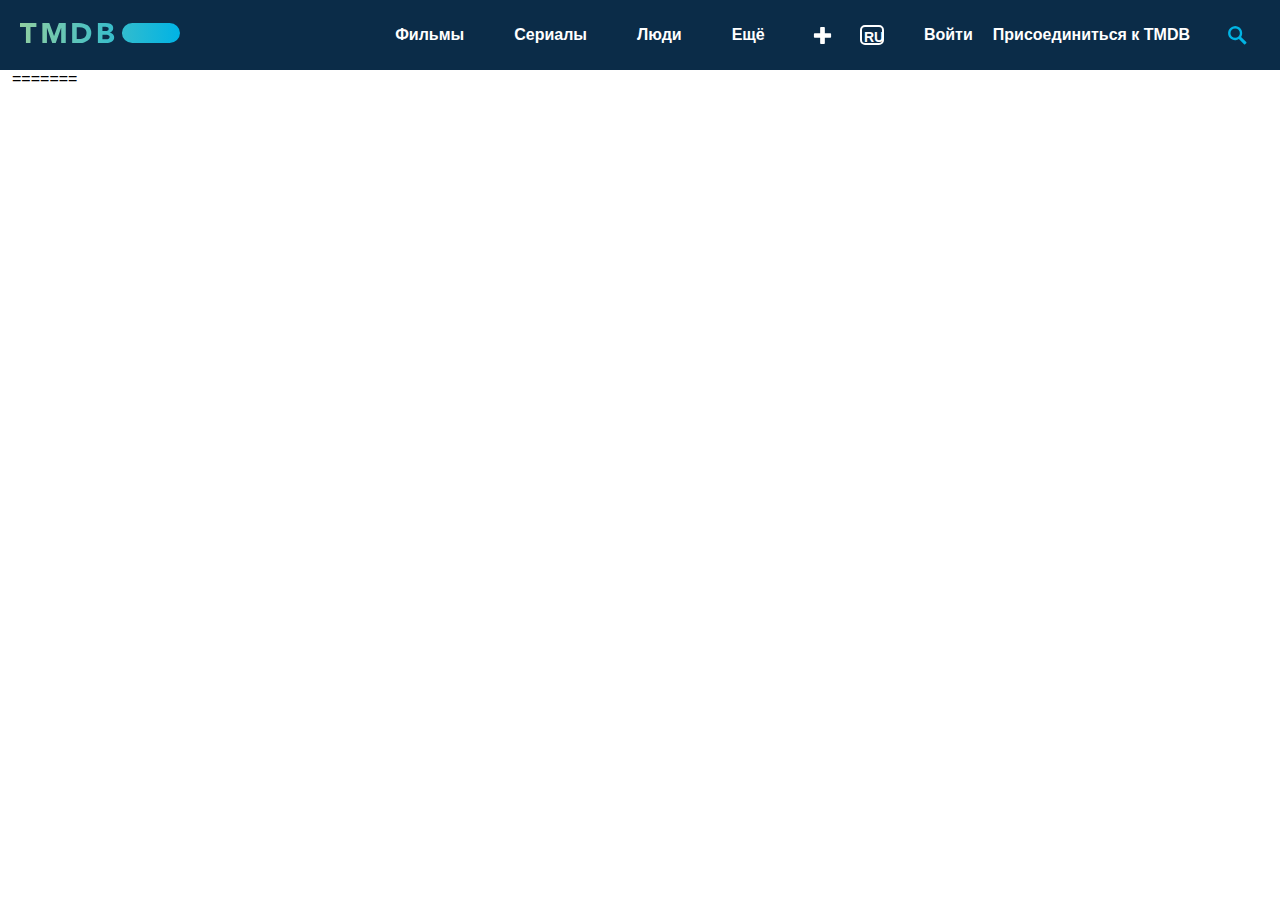
==== commit c859105a: "Merge branch 'main' of github.com:Umaraliyevna/movie" ====
--- a/index.html
+++ b/index.html
@@ -90,7 +90,6 @@
       </div>
 
     </header>
-<<<<<<< HEAD
     <div class="search-box container">
 =======
 
@@ -101,6 +100,9 @@
     </div>
 
     <div class="homeMenu">
+=======
+    <section class="homeMenu">
+>>>>>>> 178259c5b40ec30f3f3b9bc2834a23ec21d7b3cc
       <div class="shadow">
         <div class="container">
           <div class="writers">
@@ -110,8 +112,8 @@
           </div>
         </div>
       </div>
-    </div>
-    <div class="movies-carusel" id="movies-carusel">
+    </section>
+    <section class="movies-carusel" id="movies-carusel">
       <div class="container">
         <div class="">
           <div class="trend">
@@ -131,8 +133,8 @@
           <div id="movie-list" class="movie-list flex"></div>
         </div>
       </div>
-    </div>
-    <div class="videos-carusel">
+    </section>
+    <section class="videos-carusel">
       <div class="shadow">
         <div class="container">
           <div class="trend">
@@ -153,8 +155,8 @@
           <div class="video_modal" id="video_modal"></div>
         </div>
       </div>
-    </div>
-    <div class="movies-carusel-2">
+    </section>
+    <section class="movies-carusel-2">
       <div class="container">
         <div class="">
           <div class="trend flex">
@@ -172,7 +174,7 @@
           <div id="movie-list-2" class="movie-list flex"></div>
         </div>
       </div>
-    </div>
+    </section>
     <div class="banner">     
       <div class="shadow">
         <div class="container">
@@ -189,7 +191,7 @@
         </div>
       </div>
     </div>
-    <div class="listOfPeople">
+    <section class="listOfPeople">
       <div class="container">
         <div class="listWriters flex">
           <h2>Доска почёта</h2>  
@@ -272,9 +274,9 @@
                 </div>
                 <div class="redOne flex">
                   <div class="person_Red" style="--value: 3742;"></div>
-                  <p>3,742</p>
-                </div>
-                </div>
+                  <p>3,742</p>               
+                </div>
+              </div>
             </div>
           </div>
           <div class="Peoples left">
@@ -348,9 +350,12 @@
                 </div>
                 </div>
             </div>
-        </div>
-      </div>
-    </div>
+          </div>
+        </div>
+      </div>
+        
+      </div>
+    </section>
 
     <footer id="footer" class="footer">
       <div class="container">
--- a/css/main.css
+++ b/css/main.css
@@ -1,12 +1,13 @@
 * {
   box-sizing: border-box;
+  scroll-behavior: smooth;
 }
 
 body {
   margin: 0;
   padding: 0;
   cursor: pointer;
-  font-family: 'Source Sans Pro', Arial, sans-serif;
+  font-family: "Source Sans Pro", Arial, sans-serif;
 }
 
 body::-webkit-scrollbar {
@@ -22,7 +23,7 @@
   max-width: 1300px;
   margin: 0 auto;
   width: 100%;
-  padding: 12px;
+  padding: 0 12px;
 }
 
 .flex {
@@ -50,7 +51,7 @@
 
 .percentage {
   color: #fff;
-  font-size: 22px;
+  font-size: 14px;
   font-weight: bold;
 }
 
@@ -67,18 +68,7 @@
   width: 100%;
   height: 70px;
   background-color: #0b2c48;
-  padding: 0 20px;
-  position: fixed;
-  top: 0;
-  left: 0;
-  z-index: 1000;
-}
-
-.BigHeader {
-  display: flex;
-  align-items: center;
-  justify-content: space-between;
-  width: 100%;
+  z-index: 10;
 }
 
 .logo img {
@@ -197,7 +187,6 @@
 /* Footer */
 .footer {
   width: 100%;
-  height: 307px;
   background-color: #03243f;
   margin-top: 30px;
   padding-bottom: 20px;
@@ -250,7 +239,7 @@
 }
 
 .informations div {
-  width: 145px;
+  /* width: 145px; */
   padding-left: 20px;
 }
 
@@ -271,25 +260,14 @@
   font-weight: 400;
   text-align: left;
 }
-header {
-  display: none;
-}
 
 @media only screen and (min-width: 1200px) and (max-width: 1400px) {
-  .container {
-    max-width: 1200px;
-  }
-
   .circular-progress {
     margin-top: -30px;
   }
 }
 
 @media only screen and (min-width: 992px) and (max-width: 1200px) {
-  .container {
-    max-width: 992px;
-    width: 95%;
-  }
   .footer-contact {
     display: flex;
     width: 90%;
@@ -307,11 +285,6 @@
 }
 
 @media only screen and (min-width: 768px) and (max-width: 992px) {
-  .container {
-    max-width: 768px;
-    width: 90%;
-    padding: 10px;
-  }
   .footer-brand {
     display: none;
   }
@@ -344,12 +317,6 @@
 }
 
 @media only screen and (min-width: 576px) and (max-width: 768px) {
-  .container {
-    max-width: 576px;
-    width: 85%;
-    padding: 8px;
-  }
-
   .footer-brand {
     display: none;
   }
@@ -386,11 +353,6 @@
 }
 
 @media only screen and (max-width: 576px) {
-  .container {
-    max-width: 568px;
-    width: 75%;
-    padding: 6px;
-  }
   .footer-info {
     width: 100%;
     margin: 0 auto;
@@ -425,3 +387,5 @@
     width: 100%;
   }
 }
+
+
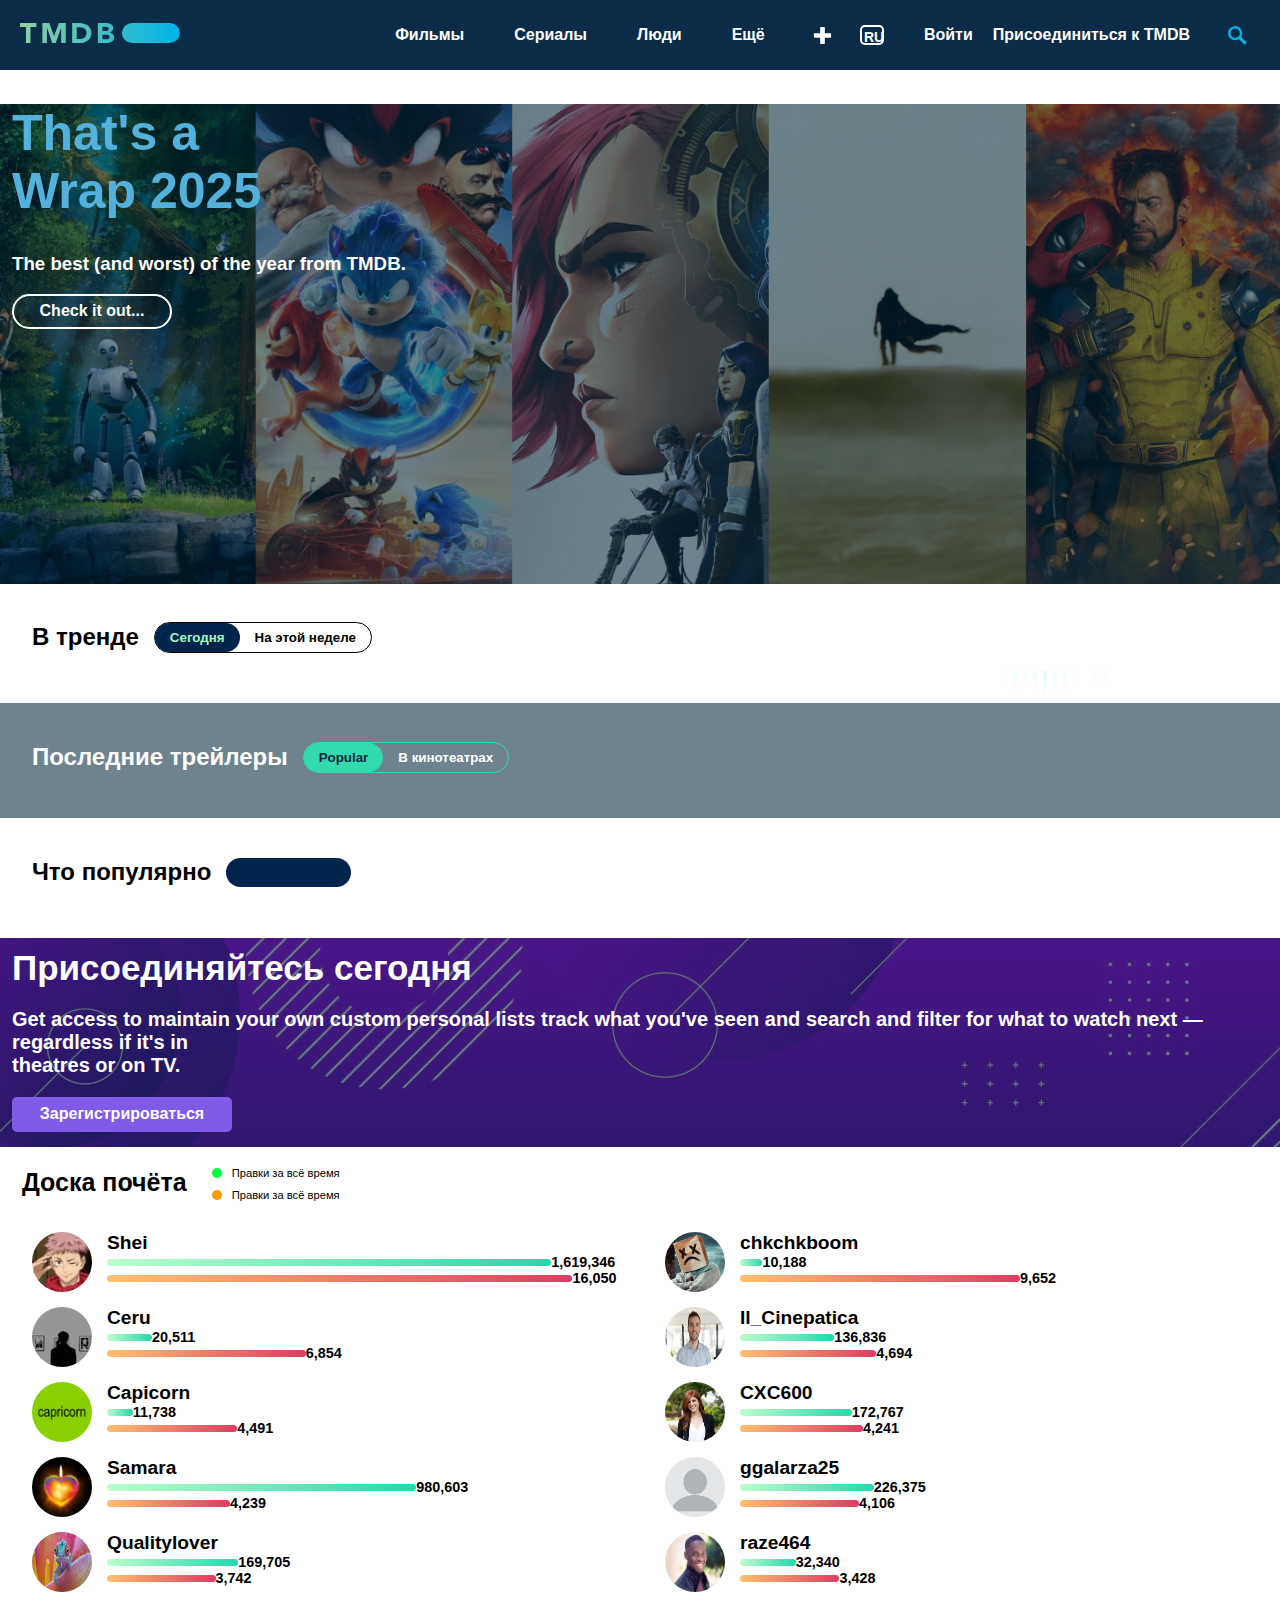
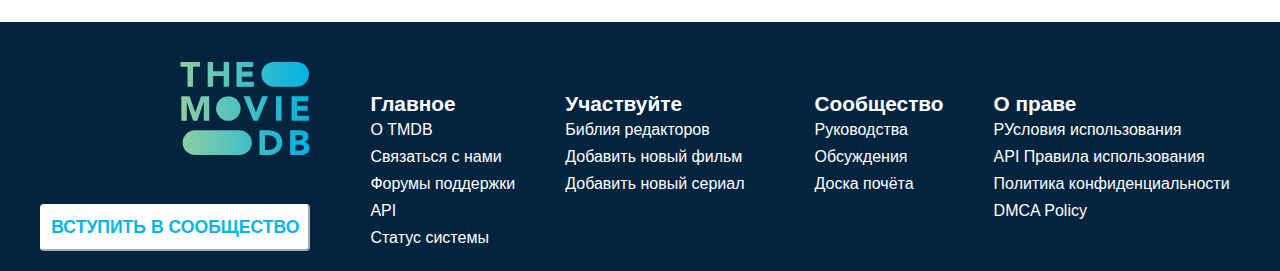
==== commit 610946d7: "refix" ====
--- a/index.html
+++ b/index.html
@@ -90,19 +90,12 @@
       </div>
 
     </header>
-    <div class="search-box container">
-=======
-
     <!-- <div class="search-box container">
->>>>>>> feat/headerMedia
       <img src="images/header-images/searchIcon.svg" class="search-icon" />
       <input type="text" placeholder="Найти фильм, сериал, персону..." />
-    </div>
+    </div> -->
 
     <div class="homeMenu">
-=======
-    <section class="homeMenu">
->>>>>>> 178259c5b40ec30f3f3b9bc2834a23ec21d7b3cc
       <div class="shadow">
         <div class="container">
           <div class="writers">
@@ -112,8 +105,8 @@
           </div>
         </div>
       </div>
-    </section>
-    <section class="movies-carusel" id="movies-carusel">
+    </div>
+    <div class="movies-carusel" id="movies-carusel">
       <div class="container">
         <div class="">
           <div class="trend">
@@ -133,8 +126,8 @@
           <div id="movie-list" class="movie-list flex"></div>
         </div>
       </div>
-    </section>
-    <section class="videos-carusel">
+    </div>
+    <div class="videos-carusel">
       <div class="shadow">
         <div class="container">
           <div class="trend">
@@ -155,8 +148,8 @@
           <div class="video_modal" id="video_modal"></div>
         </div>
       </div>
-    </section>
-    <section class="movies-carusel-2">
+    </div>
+    <div class="movies-carusel-2">
       <div class="container">
         <div class="">
           <div class="trend flex">
@@ -174,7 +167,7 @@
           <div id="movie-list-2" class="movie-list flex"></div>
         </div>
       </div>
-    </section>
+    </div>
     <div class="banner">     
       <div class="shadow">
         <div class="container">
@@ -191,7 +184,7 @@
         </div>
       </div>
     </div>
-    <section class="listOfPeople">
+    <div class="listOfPeople">
       <div class="container">
         <div class="listWriters flex">
           <h2>Доска почёта</h2>  
@@ -274,9 +267,9 @@
                 </div>
                 <div class="redOne flex">
                   <div class="person_Red" style="--value: 3742;"></div>
-                  <p>3,742</p>               
-                </div>
-              </div>
+                  <p>3,742</p>
+                </div>
+                </div>
             </div>
           </div>
           <div class="Peoples left">
@@ -350,12 +343,9 @@
                 </div>
                 </div>
             </div>
-          </div>
-        </div>
-      </div>
-        
-      </div>
-    </section>
+        </div>
+      </div>
+    </div>
 
     <footer id="footer" class="footer">
       <div class="container">
